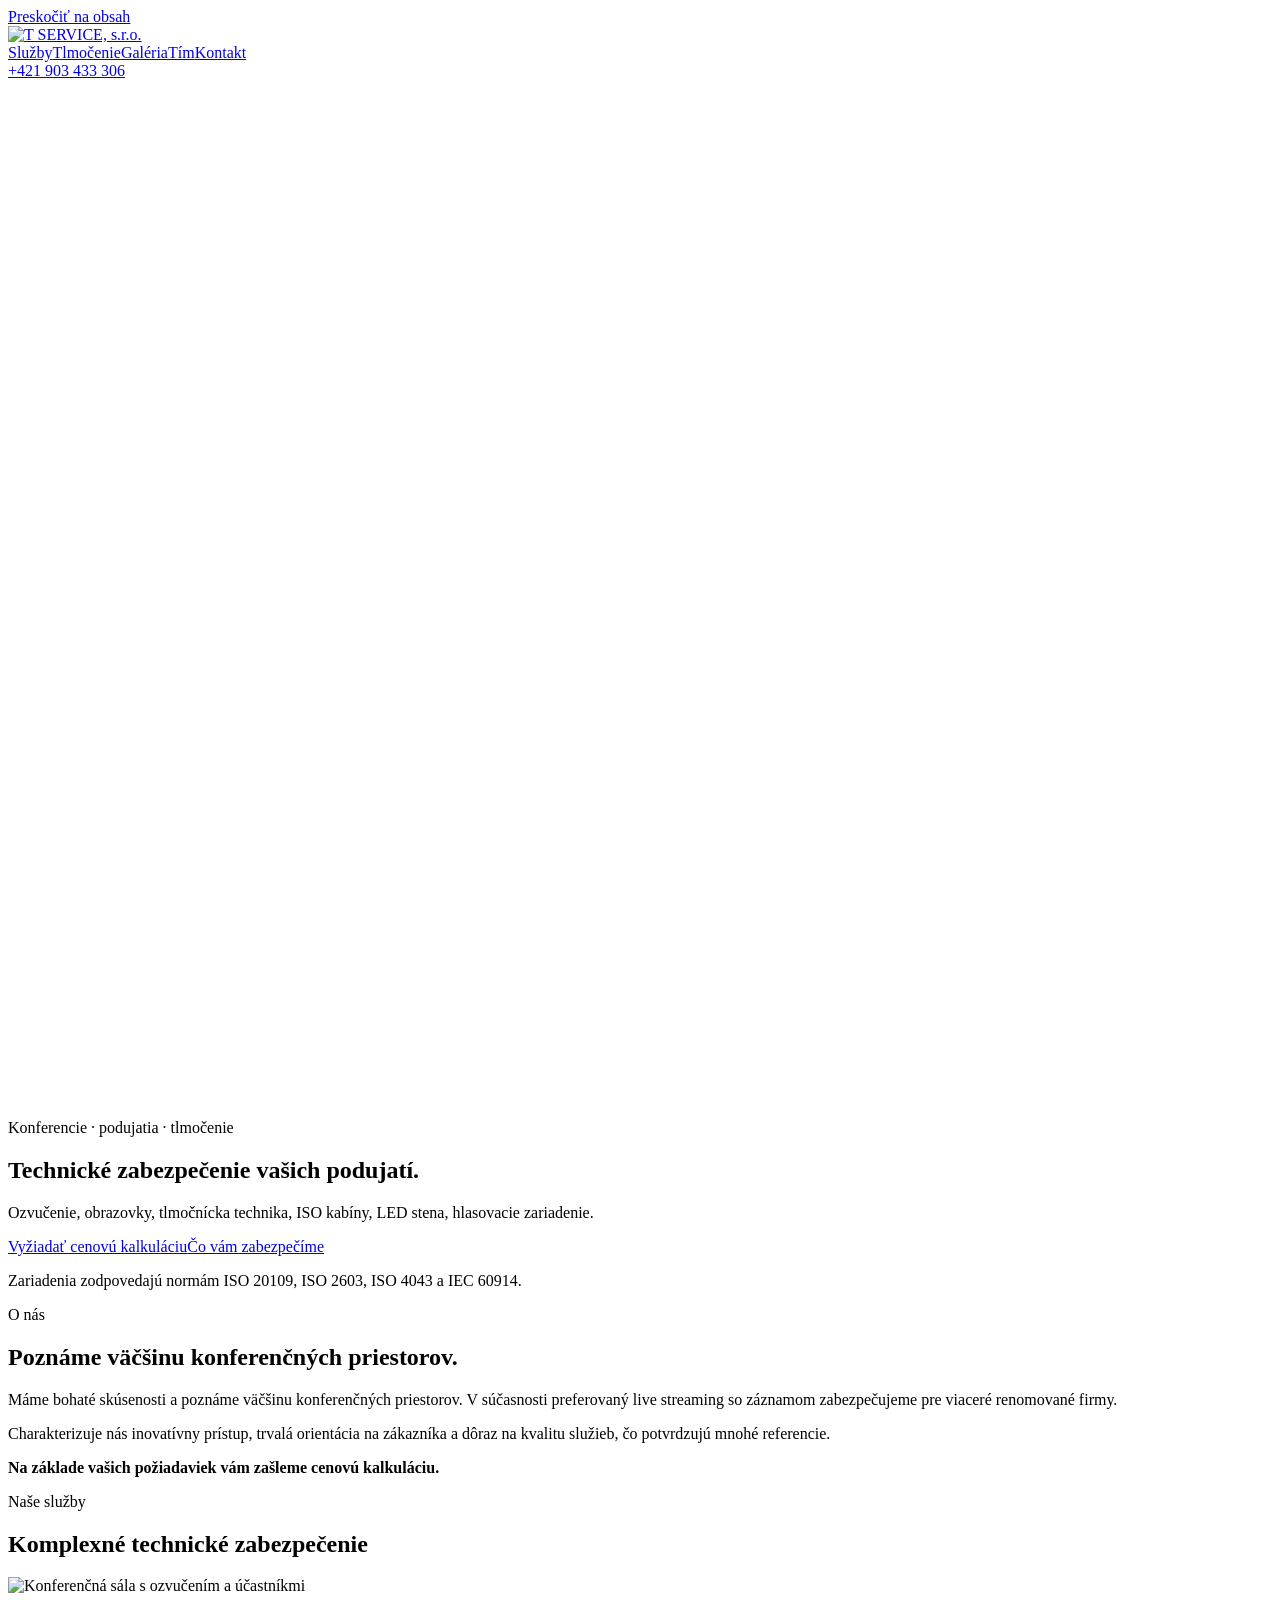
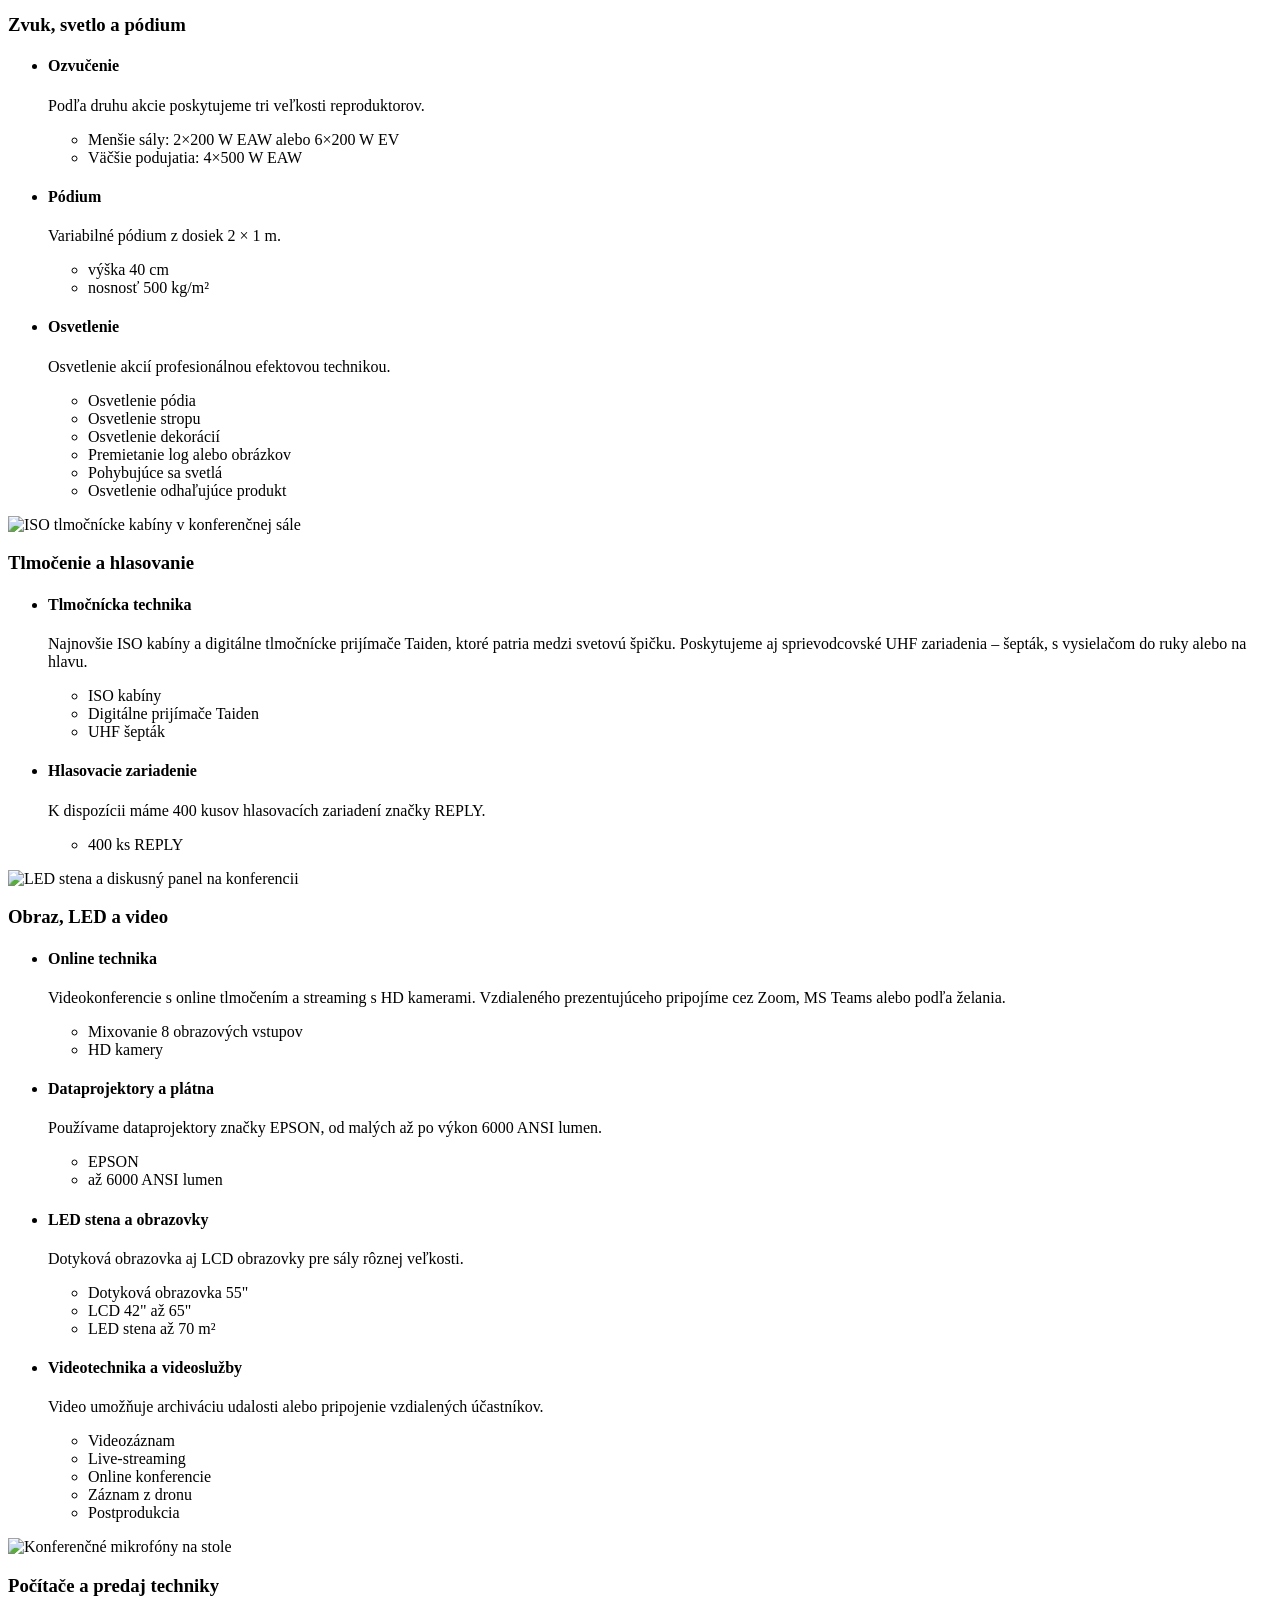
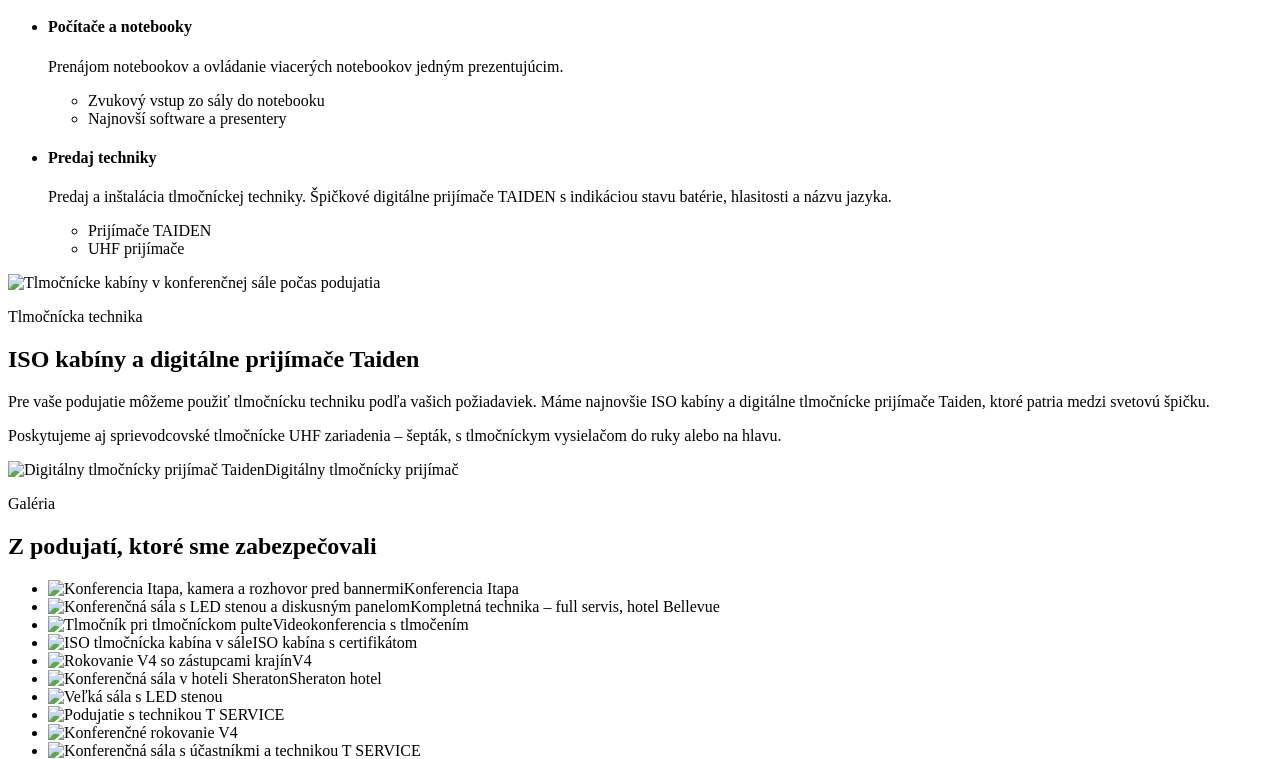
==== index.html @ e90ab598 "build 2026-10-22 12:34" ====
<!doctype html>
<html lang="sk">
<head>
<meta charset="utf-8">
<meta name="viewport" content="width=device-width, initial-scale=1">
<title>T SERVICE – technické zabezpečenie konferencií a podujatí, Bratislava</title>
<meta name="description" content="T SERVICE, s.r.o.: technické zabezpečenie konferencií a podujatí – ozvučenie, tlmočnícka technika a ISO kabíny, LED stena, streaming a hlasovacie zariadenie.">
<meta name="robots" content="noindex, nofollow">
<meta name="theme-color" content="#15161a">
<link rel="canonical" href="https://webhunter-navrhy.github.io/sk-tservice/">
<meta property="og:type" content="website">
<meta property="og:locale" content="sk_SK">
<meta property="og:title" content="T SERVICE – technické zabezpečenie konferencií a podujatí, Bratislava">
<meta property="og:description" content="T SERVICE, s.r.o.: technické zabezpečenie konferencií a podujatí – ozvučenie, tlmočnícka technika a ISO kabíny, LED stena, streaming a hlasovacie zariadenie.">
<meta property="og:url" content="https://webhunter-navrhy.github.io/sk-tservice/">
<meta property="og:image" content="https://webhunter-navrhy.github.io/sk-tservice/og.jpg">
<meta property="og:image:width" content="1200"><meta property="og:image:height" content="630">
<meta name="twitter:card" content="summary_large_image">
<link rel="preload" href="/sk-tservice/fonts/BarlowCondensed-700-latin-ext.woff2" as="font" type="font/woff2" crossorigin>
<link rel="stylesheet" href="/sk-tservice/css/style.css?v=c959cf34f4">

<script type="application/ld+json">{"@context": "https://schema.org", "@type": "LocalBusiness", "name": "T SERVICE, s.r.o.", "url": "https://webhunter-navrhy.github.io/sk-tservice/", "description": "T SERVICE, s.r.o.: technické zabezpečenie konferencií a podujatí – ozvučenie, tlmočnícka technika a ISO kabíny, LED stena, streaming a hlasovacie zariadenie.", "telephone": "+421 903 433 306", "email": "tservice@tservice.sk", "address": {"@type": "PostalAddress", "streetAddress": "Višňová 36", "postalCode": "900 45", "addressLocality": "Malinovo", "addressCountry": "SK"}, "taxID": "35935847", "logo": "https://webhunter-navrhy.github.io/sk-tservice/logo.png", "image": "https://webhunter-navrhy.github.io/sk-tservice/og.jpg"}</script>
</head>
<body>
<a class="skip" href="#obsah">Preskočiť na obsah</a>
<header class="hlavicka">
  <div class="wrap">
    <a href="/sk-tservice/" class="logo"><img src="/sk-tservice/logo.png" alt="T SERVICE, s.r.o." width="139" height="39"></a>
    <nav aria-label="Hlavné menu">
      <a href="#sluzby">Služby</a><a href="#tlmocenie">Tlmočenie</a><a href="#galeria">Galéria</a><a href="#tim">Tím</a><a href="#kontakt">Kontakt</a>
    </nav>
    <a class="tel" href="tel:+421903433306">+421 903 433 306</a>
  </div>
</header>
<main id="obsah">

<section class="hero" id="uvod">
  <div class="hero-foto"><img src="/sk-tservice/img/hero-1920.webp" srcset="/sk-tservice/img/hero-640.webp 640w, /sk-tservice/img/hero-1280.webp 1280w, /sk-tservice/img/hero-1920.webp 1920w" sizes="100vw" width="1920" height="1019" alt="Veľká sála s LED stenou a diskusným panelom, technika T SERVICE" loading="eager" fetchpriority="high" decoding="async"></div>
  <div class="wrap hero-obsah">
    <p class="stitok">Konferencie · podujatia · tlmočenie</p>
    <h1>Technické zabezpečenie vašich podujatí.</h1>
    <p class="perex">Ozvučenie, obrazovky, tlmočnícka technika, ISO kabíny, LED stena, hlasovacie zariadenie.</p>
    <p class="hero-cta"><a class="tlacitko" href="#kontakt">Vyžiadať cenovú kalkuláciu</a><a class="odkaz-svetly" href="#sluzby">Čo vám zabezpečíme</a></p>
    <p class="normy">Zariadenia zodpovedajú normám ISO 20109, ISO 2603, ISO 4043 a IEC 60914.</p>
    <div class="meter" aria-hidden="true"><i></i><i></i><i></i><i></i><i></i><i></i><i></i><i></i><i></i><i></i><i></i><i></i></div>
  </div>
</section>

<section class="sekce o-nas" id="o-nas">
  <div class="wrap dva">
    <div>
      <p class="stitok">O nás</p>
      <h2>Poznáme väčšinu konferenčných priestorov.</h2>
    </div>
    <div class="text">
      <p>Máme bohaté skúsenosti a poznáme väčšinu konferenčných priestorov. V súčasnosti preferovaný live streaming so záznamom zabezpečujeme pre viaceré renomované firmy.</p>
      <p>Charakterizuje nás inovatívny prístup, trvalá orientácia na zákazníka a dôraz na kvalitu služieb, čo potvrdzujú mnohé referencie.</p>
      <p><strong>Na základe vašich požiadaviek vám zašleme cenovú kalkuláciu.</strong></p>
    </div>
  </div>
</section>

<section class="sekce tmava pult" id="sluzby">
  <div class="wrap">
    <p class="stitok">Naše služby</p>
    <h2>Komplexné technické zabezpečenie</h2>
    <div class="skupiny">
      
      <article class="skupina">
        <div class="sk-foto"><img src="/sk-tservice/img/sala-1-1920.webp" srcset="/sk-tservice/img/sala-1-640.webp 640w, /sk-tservice/img/sala-1-1280.webp 1280w, /sk-tservice/img/sala-1-1920.webp 1920w" sizes="(min-width:60rem) 40vw, 100vw" width="1920" height="1440" alt="Konferenčná sála s ozvučením a účastníkmi" loading="lazy" decoding="async"></div>
        <div class="sk-text">
          <h3>Zvuk, svetlo a pódium</h3>
          <ul class="sl" role="list">
            
            <li><h4>Ozvučenie</h4><p>Podľa druhu akcie poskytujeme tri veľkosti reproduktorov.</p><ul class="spec" role="list"><li>Menšie sály: 2×200 W EAW alebo 6×200 W EV</li><li>Väčšie podujatia: 4×500 W EAW</li></ul></li>
            
            <li><h4>Pódium</h4><p>Variabilné pódium z dosiek 2 × 1 m.</p><ul class="spec" role="list"><li>výška 40 cm</li><li>nosnosť 500 kg/m²</li></ul></li>
            
            <li><h4>Osvetlenie</h4><p>Osvetlenie akcií profesionálnou efektovou technikou.</p><ul class="spec" role="list"><li>Osvetlenie pódia</li><li>Osvetlenie stropu</li><li>Osvetlenie dekorácií</li><li>Premietanie log alebo obrázkov</li><li>Pohybujúce sa svetlá</li><li>Osvetlenie odhaľujúce produkt</li></ul></li>
            
          </ul>
        </div>
      </article>
      
      <article class="skupina obracene">
        <div class="sk-foto"><img src="/sk-tservice/img/iso-kabiny-1920.webp" srcset="/sk-tservice/img/iso-kabiny-640.webp 640w, /sk-tservice/img/iso-kabiny-1280.webp 1280w, /sk-tservice/img/iso-kabiny-1920.webp 1920w" sizes="(min-width:60rem) 40vw, 100vw" width="1920" height="1440" alt="ISO tlmočnícke kabíny v konferenčnej sále" loading="lazy" decoding="async"></div>
        <div class="sk-text">
          <h3>Tlmočenie a hlasovanie</h3>
          <ul class="sl" role="list">
            
            <li><h4>Tlmočnícka technika</h4><p>Najnovšie ISO kabíny a digitálne tlmočnícke prijímače Taiden, ktoré patria medzi svetovú špičku. Poskytujeme aj sprievodcovské UHF zariadenia – šepták, s vysielačom do ruky alebo na hlavu.</p><ul class="spec" role="list"><li>ISO kabíny</li><li>Digitálne prijímače Taiden</li><li>UHF šepták</li></ul></li>
            
            <li><h4>Hlasovacie zariadenie</h4><p>K dispozícii máme 400 kusov hlasovacích zariadení značky REPLY.</p><ul class="spec" role="list"><li>400 ks REPLY</li></ul></li>
            
          </ul>
        </div>
      </article>
      
      <article class="skupina">
        <div class="sk-foto"><img src="/sk-tservice/img/led-stena-1920.webp" srcset="/sk-tservice/img/led-stena-640.webp 640w, /sk-tservice/img/led-stena-1280.webp 1280w, /sk-tservice/img/led-stena-1920.webp 1920w" sizes="(min-width:60rem) 40vw, 100vw" width="1920" height="1082" alt="LED stena a diskusný panel na konferencii" loading="lazy" decoding="async"></div>
        <div class="sk-text">
          <h3>Obraz, LED a video</h3>
          <ul class="sl" role="list">
            
            <li><h4>Online technika</h4><p>Videokonferencie s online tlmočením a streaming s HD kamerami. Vzdialeného prezentujúceho pripojíme cez Zoom, MS Teams alebo podľa želania.</p><ul class="spec" role="list"><li>Mixovanie 8 obrazových vstupov</li><li>HD kamery</li></ul></li>
            
            <li><h4>Dataprojektory a plátna</h4><p>Používame dataprojektory značky EPSON, od malých až po výkon 6000 ANSI lumen.</p><ul class="spec" role="list"><li>EPSON</li><li>až 6000 ANSI lumen</li></ul></li>
            
            <li><h4>LED stena a obrazovky</h4><p>Dotyková obrazovka aj LCD obrazovky pre sály rôznej veľkosti.</p><ul class="spec" role="list"><li>Dotyková obrazovka 55&#34;</li><li>LCD 42&#34; až 65&#34;</li><li>LED stena až 70 m²</li></ul></li>
            
            <li><h4>Videotechnika a videoslužby</h4><p>Video umožňuje archiváciu udalosti alebo pripojenie vzdialených účastníkov.</p><ul class="spec" role="list"><li>Videozáznam</li><li>Live-streaming</li><li>Online konferencie</li><li>Záznam z dronu</li><li>Postprodukcia</li></ul></li>
            
          </ul>
        </div>
      </article>
      
      <article class="skupina obracene">
        <div class="sk-foto"><img src="/sk-tservice/img/mikrofon-1919.webp" srcset="/sk-tservice/img/mikrofon-640.webp 640w, /sk-tservice/img/mikrofon-1280.webp 1280w, /sk-tservice/img/mikrofon-1919.webp 1919w" sizes="(min-width:60rem) 40vw, 100vw" width="1919" height="600" alt="Konferenčné mikrofóny na stole" loading="lazy" decoding="async"></div>
        <div class="sk-text">
          <h3>Počítače a predaj techniky</h3>
          <ul class="sl" role="list">
            
            <li><h4>Počítače a notebooky</h4><p>Prenájom notebookov a ovládanie viacerých notebookov jedným prezentujúcim.</p><ul class="spec" role="list"><li>Zvukový vstup zo sály do notebooku</li><li>Najnovší software a presentery</li></ul></li>
            
            <li><h4>Predaj techniky</h4><p>Predaj a inštalácia tlmočníckej techniky. Špičkové digitálne prijímače TAIDEN s indikáciou stavu batérie, hlasitosti a názvu jazyka.</p><ul class="spec" role="list"><li>Prijímače TAIDEN</li><li>UHF prijímače</li></ul></li>
            
          </ul>
        </div>
      </article>
      
    </div>
  </div>
</section>

<section class="sekce tlmocenie" id="tlmocenie">
  <div class="wrap dva">
    <div class="foto-stack">
      <img src="/sk-tservice/img/iso-sal-559.webp" srcset="/sk-tservice/img/iso-sal-559.webp 559w" sizes="(min-width: 60rem) 40rem, 100vw" width="559" height="436" alt="Tlmočnícke kabíny v konferenčnej sále počas podujatia" loading="lazy" decoding="async">
    </div>
    <div class="text">
      <p class="stitok">Tlmočnícka technika</p>
      <h2>ISO kabíny a digitálne prijímače Taiden</h2>
      <p>Pre vaše podujatie môžeme použiť tlmočnícku techniku podľa vašich požiadaviek. Máme najnovšie ISO kabíny a digitálne tlmočnícke prijímače Taiden, ktoré patria medzi svetovú špičku.</p>
      <p>Poskytujeme aj sprievodcovské tlmočnícke UHF zariadenia – šepták, s tlmočníckym vysielačom do ruky alebo na hlavu.</p>
      <div class="prijimac"><img src="/sk-tservice/img/prijimac-1308.webp" srcset="/sk-tservice/img/prijimac-640.webp 640w, /sk-tservice/img/prijimac-1280.webp 1280w, /sk-tservice/img/prijimac-1308.webp 1308w" sizes="120px" width="1308" height="3177" alt="Digitálny tlmočnícky prijímač Taiden" loading="lazy" decoding="async"><span>Digitálny tlmočnícky prijímač</span></div>
    </div>
  </div>
</section>

<section class="sekce galeria" id="galeria">
  <div class="wrap">
    <p class="stitok">Galéria</p>
    <h2>Z podujatí, ktoré sme zabezpečovali</h2>
    <ul class="mriezka" role="list">
      
      <li><img src="/sk-tservice/img/itapa-1920.webp" srcset="/sk-tservice/img/itapa-640.webp 640w, /sk-tservice/img/itapa-1280.webp 1280w, /sk-tservice/img/itapa-1920.webp 1920w" sizes="(min-width: 60rem) 33vw, (min-width: 36rem) 50vw, 100vw" width="1920" height="1152" alt="Konferencia Itapa, kamera a rozhovor pred bannermi" loading="lazy" decoding="async"><span>Konferencia Itapa</span></li>
      
      <li><img src="/sk-tservice/img/hotel-bellevue-1920.webp" srcset="/sk-tservice/img/hotel-bellevue-640.webp 640w, /sk-tservice/img/hotel-bellevue-1280.webp 1280w, /sk-tservice/img/hotel-bellevue-1920.webp 1920w" sizes="(min-width: 60rem) 33vw, (min-width: 36rem) 50vw, 100vw" width="1920" height="1062" alt="Konferenčná sála s LED stenou a diskusným panelom" loading="lazy" decoding="async"><span>Kompletná technika – full servis, hotel Bellevue</span></li>
      
      <li><img src="/sk-tservice/img/tlmocnik-1920.webp" srcset="/sk-tservice/img/tlmocnik-640.webp 640w, /sk-tservice/img/tlmocnik-1280.webp 1280w, /sk-tservice/img/tlmocnik-1920.webp 1920w" sizes="(min-width: 60rem) 33vw, (min-width: 36rem) 50vw, 100vw" width="1920" height="1404" alt="Tlmočník pri tlmočníckom pulte" loading="lazy" decoding="async"><span>Videokonferencia s tlmočením</span></li>
      
      <li><img src="/sk-tservice/img/iso-certifikat-1920.webp" srcset="/sk-tservice/img/iso-certifikat-640.webp 640w, /sk-tservice/img/iso-certifikat-1280.webp 1280w, /sk-tservice/img/iso-certifikat-1920.webp 1920w" sizes="(min-width: 60rem) 33vw, (min-width: 36rem) 50vw, 100vw" width="1920" height="1082" alt="ISO tlmočnícka kabína v sále" loading="lazy" decoding="async"><span>ISO kabína s certifikátom</span></li>
      
      <li><img src="/sk-tservice/img/v4-1920.webp" srcset="/sk-tservice/img/v4-640.webp 640w, /sk-tservice/img/v4-1280.webp 1280w, /sk-tservice/img/v4-1920.webp 1920w" sizes="(min-width: 60rem) 33vw, (min-width: 36rem) 50vw, 100vw" width="1920" height="1082" alt="Rokovanie V4 so zástupcami krajín" loading="lazy" decoding="async"><span>V4</span></li>
      
      <li><img src="/sk-tservice/img/sheraton-1920.webp" srcset="/sk-tservice/img/sheraton-640.webp 640w, /sk-tservice/img/sheraton-1280.webp 1280w, /sk-tservice/img/sheraton-1920.webp 1920w" sizes="(min-width: 60rem) 33vw, (min-width: 36rem) 50vw, 100vw" width="1920" height="1082" alt="Konferenčná sála v hoteli Sheraton" loading="lazy" decoding="async"><span>Sheraton hotel</span></li>
      
      <li><img src="/sk-tservice/img/pramen-1920.webp" srcset="/sk-tservice/img/pramen-640.webp 640w, /sk-tservice/img/pramen-1280.webp 1280w, /sk-tservice/img/pramen-1920.webp 1920w" sizes="(min-width: 60rem) 33vw, (min-width: 36rem) 50vw, 100vw" width="1920" height="1082" alt="Veľká sála s LED stenou" loading="lazy" decoding="async"></li>
      
      <li><img src="/sk-tservice/img/akcia-3-1024.webp" srcset="/sk-tservice/img/akcia-3-640.webp 640w, /sk-tservice/img/akcia-3-1024.webp 1024w" sizes="(min-width: 60rem) 33vw, (min-width: 36rem) 50vw, 100vw" width="1024" height="525" alt="Podujatie s technikou T SERVICE" loading="lazy" decoding="async"></li>
      
      <li><img src="/sk-tservice/img/grand-river-1920.webp" srcset="/sk-tservice/img/grand-river-640.webp 640w, /sk-tservice/img/grand-river-1280.webp 1280w, /sk-tservice/img/grand-river-1920.webp 1920w" sizes="(min-width: 60rem) 33vw, (min-width: 36rem) 50vw, 100vw" width="1920" height="1446" alt="Konferenčné rokovanie V4" loading="lazy" decoding="async"></li>
      
      <li><img src="/sk-tservice/img/sala-2-1920.webp" srcset="/sk-tservice/img/sala-2-640.webp 640w, /sk-tservice/img/sala-2-1280.webp 1280w, /sk-tservice/img/sala-2-1920.webp 1920w" sizes="(min-width: 60rem) 33vw, (min-width: 36rem) 50vw, 100vw" width="1920" height="1080" alt="Konferenčná sála s účastníkmi a technikou T SERVICE" loading="lazy" decoding="async"></li>
      
      <li><img src="/sk-tservice/img/video-800.webp" srcset="/sk-tservice/img/video-640.webp 640w, /sk-tservice/img/video-800.webp 800w" sizes="(min-width: 60rem) 33vw, (min-width: 36rem) 50vw, 100vw" width="800" height="533" alt="Kameraman v bunde T SERVICE" loading="lazy" decoding="async"><span>Video záznam</span></li>
      
      <li><img src="/sk-tservice/img/akcia-1-1181.webp" srcset="/sk-tservice/img/akcia-1-640.webp 640w, /sk-tservice/img/akcia-1-1181.webp 1181w" sizes="(min-width: 60rem) 33vw, (min-width: 36rem) 50vw, 100vw" width="1181" height="705" alt="Rokovacia sála s tlmočníckym zariadením" loading="lazy" decoding="async"></li>
      
    </ul>
  </div>
</section>

<section class="sekce tim" id="tim">
  <div class="wrap">
    <p class="stitok">Tím</p>
    <h2>Spoznajte náš tím</h2>
    <ul class="ludia" role="list">
      
      <li><img src="/sk-tservice/img/stefan-macak-200.webp" srcset="/sk-tservice/img/stefan-macak-200.webp 200w" sizes="200px" width="200" height="200" alt="Štefan Macák" loading="lazy" decoding="async"><strong>Štefan Macák</strong></li>
      
      <li><img src="/sk-tservice/img/jan-kadlecik-200.webp" srcset="/sk-tservice/img/jan-kadlecik-200.webp 200w" sizes="200px" width="200" height="200" alt="Ján Kadlečík" loading="lazy" decoding="async"><strong>Ján Kadlečík</strong></li>
      
      <li><img src="/sk-tservice/img/peter-krusina-200.webp" srcset="/sk-tservice/img/peter-krusina-200.webp 200w" sizes="200px" width="200" height="200" alt="Peter Krušina" loading="lazy" decoding="async"><strong>Peter Krušina</strong></li>
      
      <li><img src="/sk-tservice/img/matej-kuban-200.webp" srcset="/sk-tservice/img/matej-kuban-200.webp 200w" sizes="200px" width="200" height="200" alt="Matej Kubáň" loading="lazy" decoding="async"><strong>Matej Kubáň</strong></li>
      
      <li><img src="/sk-tservice/img/radoslav-guardian-200.webp" srcset="/sk-tservice/img/radoslav-guardian-200.webp 200w" sizes="200px" width="200" height="212" alt="Radoslav Guardian" loading="lazy" decoding="async"><strong>Radoslav Guardian</strong></li>
      
    </ul>
  </div>
</section>

<section class="sekce tmava kontakt" id="kontakt">
  <div class="wrap dva">
    <div class="text">
      <p class="stitok">Kontakt</p>
      <h2>Napíšte nám</h2>
      <p>Cenovú kalkuláciu pripravíme na základe vašich požiadaviek.</p>
      <form class="formular" method="post"  data-endpoint="" data-demo="1">
  <label>Meno <input name="meno" autocomplete="name" required></label>
  <label>E-mail <input name="email" type="email" autocomplete="email" required></label>
  <label>Telefón <input name="telefon" type="tel" autocomplete="tel"></label>
  <label>Správa <textarea name="sprava" rows="5" required placeholder="Typ podujatia, miesto, termín, počet účastníkov"></textarea></label>
  <div class="past" aria-hidden="true"><label>Nevyplňovať <input name="_gotcha" tabindex="-1" autocomplete="off"></label></div>
  <input type="hidden" name="_subject" value="Dopyt z webu tservice.sk">
  <label class="suhlas"><input type="checkbox" name="suhlas" required> Súhlasím so spracovaním osobných údajov</label>
  <button type="submit">Odoslať správu</button>
  <p class="formular-stav" role="status" aria-live="polite"></p>
</form>
    </div>
    <div class="adresy">
      <h3>Zastúpenie Bratislava</h3>
      <p>T SERVICE, spol. s r.o.<br>Višňová 36<br>900 45 Malinovo<br><a href="tel:+421903433306">+421 903 433 306</a><br><a href="mailto:tservice@tservice.sk">tservice@tservice.sk</a></p>
      <h3>Zastúpenie Košice</h3>
      <p><a href="tel:+421903433316">+421 903 433 316</a><br><a href="mailto:tservice@tservice.sk">tservice@tservice.sk</a></p>
      <h3>Fakturačné údaje</h3>
      <p>T SERVICE s.r.o.<br>Jozefa Hagaru 21<br>831 54 Bratislava<br>IČO 35935847<br>IČ DPH: SK 2022009561</p>
      <p class="navig"><a href="https://goo.gl/maps/fBU4MZY7JnPTg8dZ7" rel="noopener">Google navigácia</a><a href="http://waze.to/?ll=48.126079,17.091828" rel="noopener">Waze navigácia</a></p>
    </div>
  </div>
</section>

</main>
<footer class="paticka">
  <div class="wrap">
    <p><strong>T SERVICE, s.r.o.</strong> · IČO 35935847 · Višňová 36, 900 45 Malinovo</p>
    <p><a href="mailto:tservice@tservice.sk">tservice@tservice.sk</a> · <a href="tel:+421903433306">+421 903 433 306</a></p>
  </div>
</footer>
<script src="/sk-tservice/js/main.js?v=b5bc396b30" defer></script>
</body>
</html>
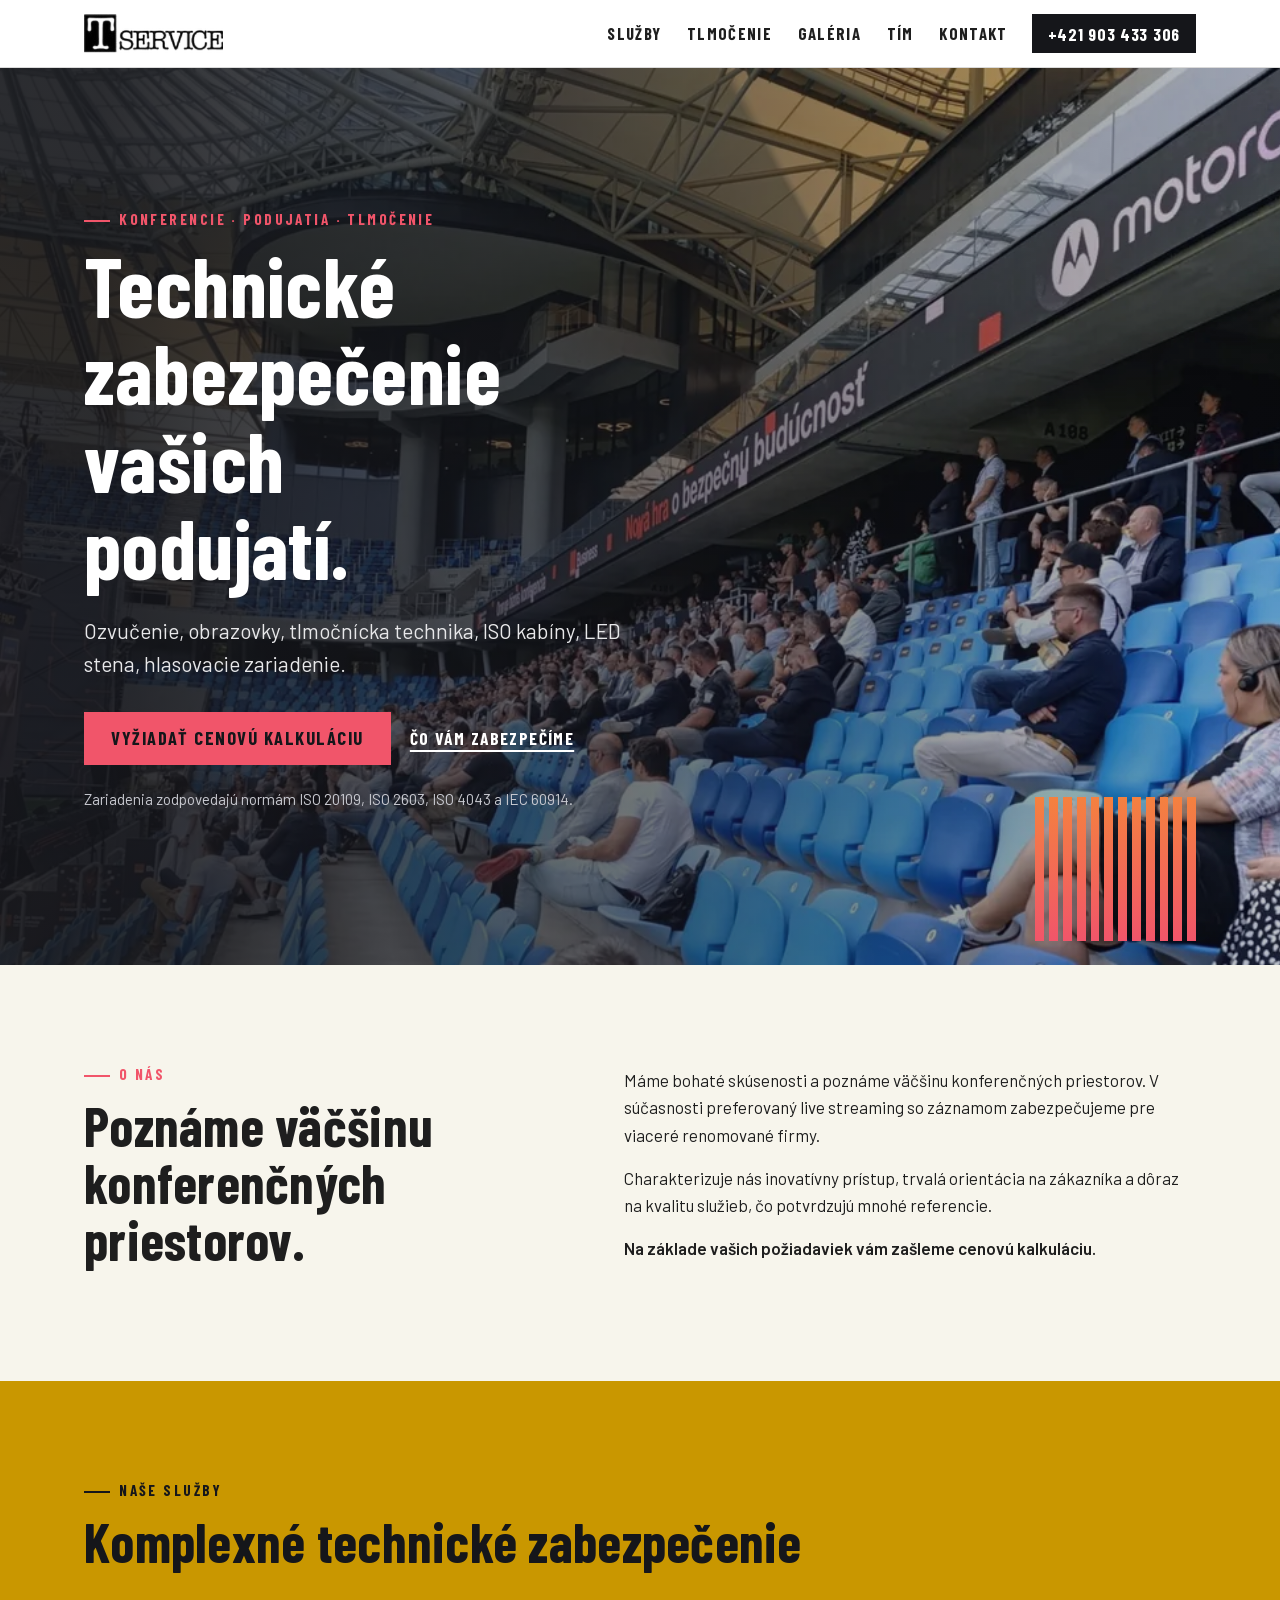
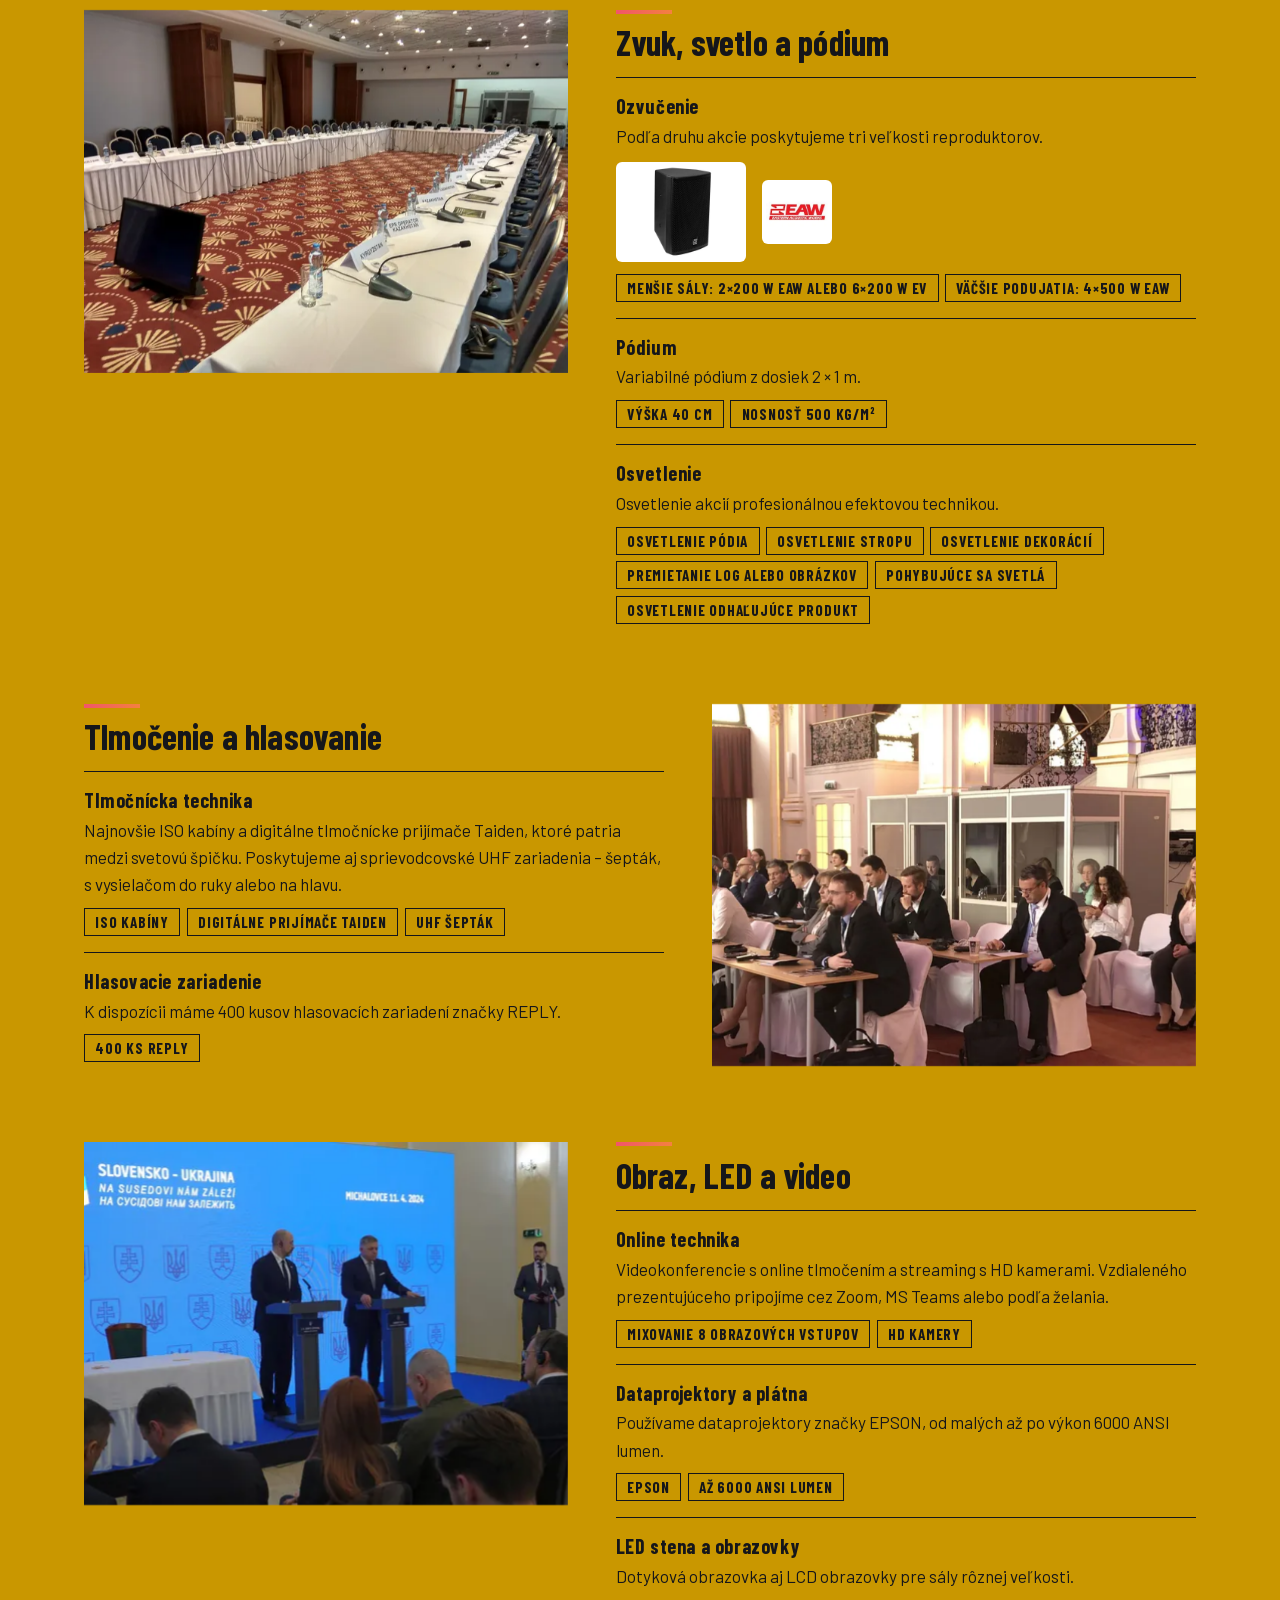
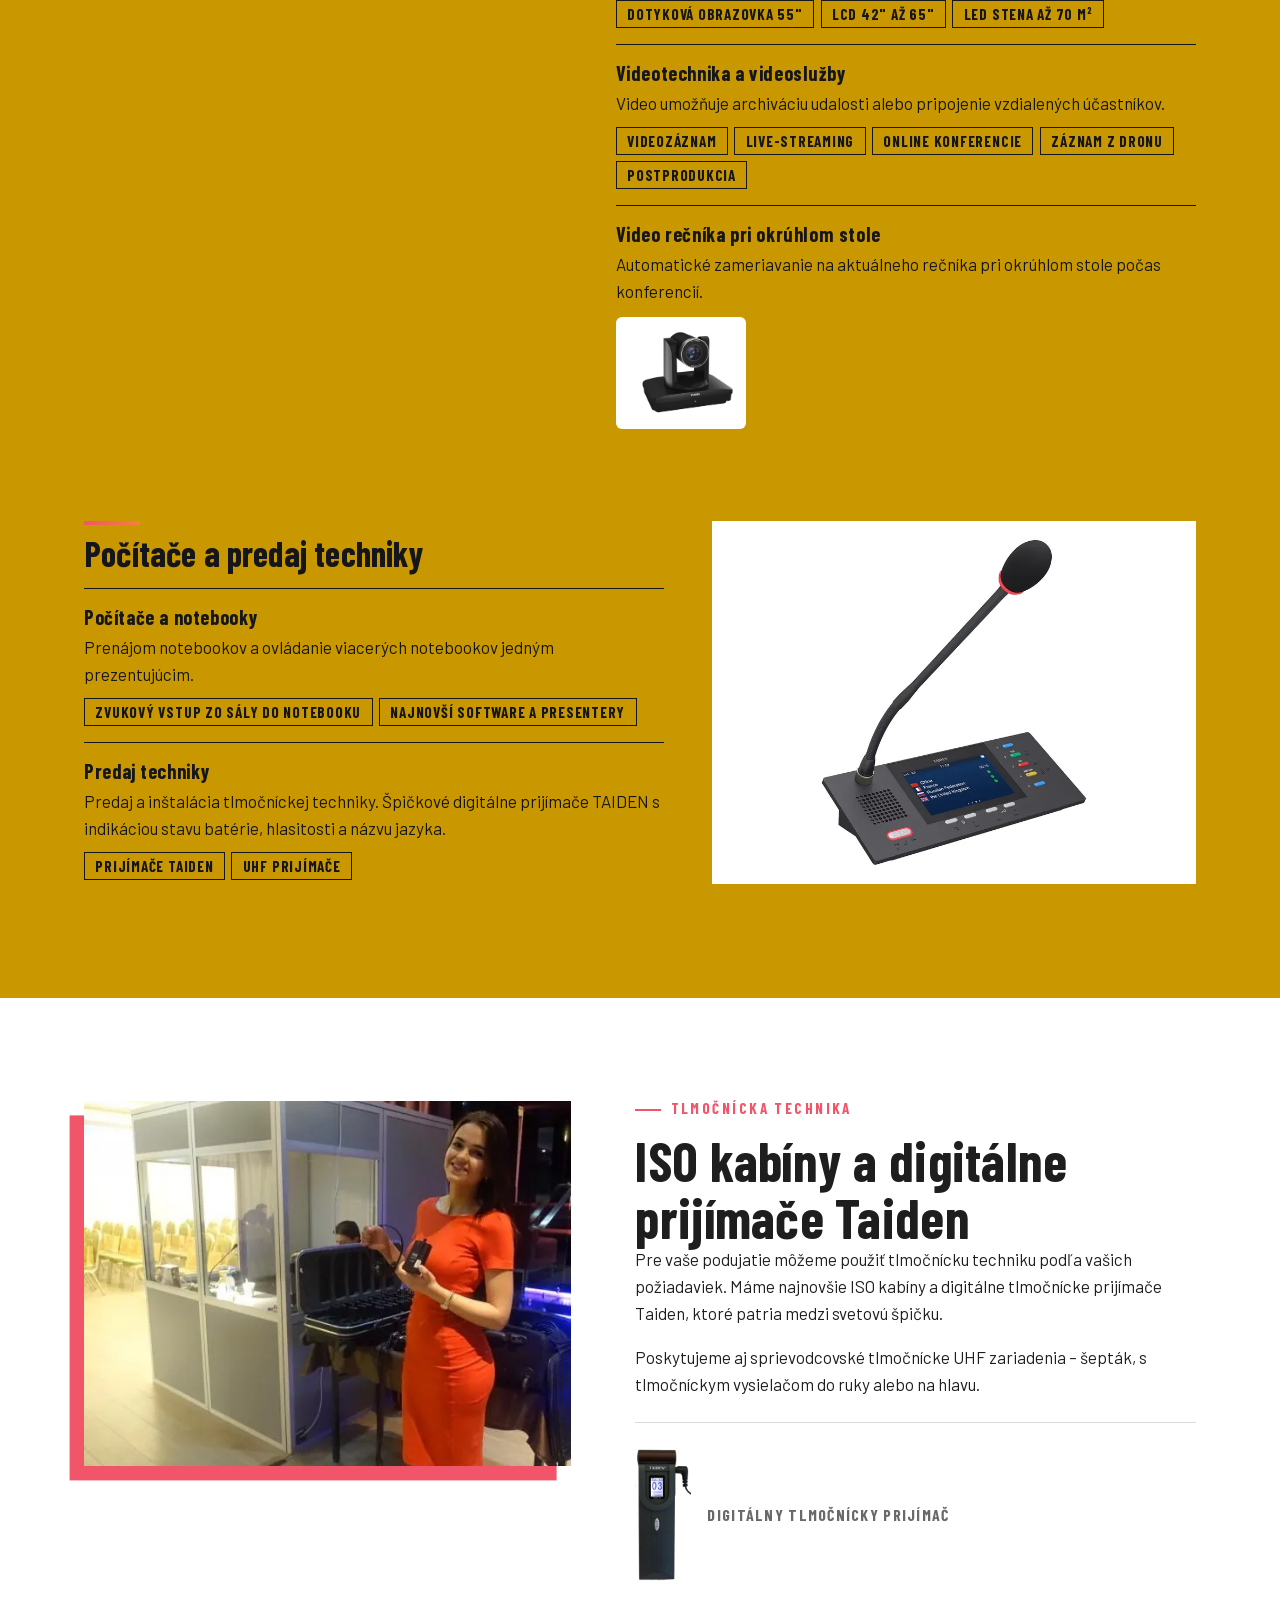
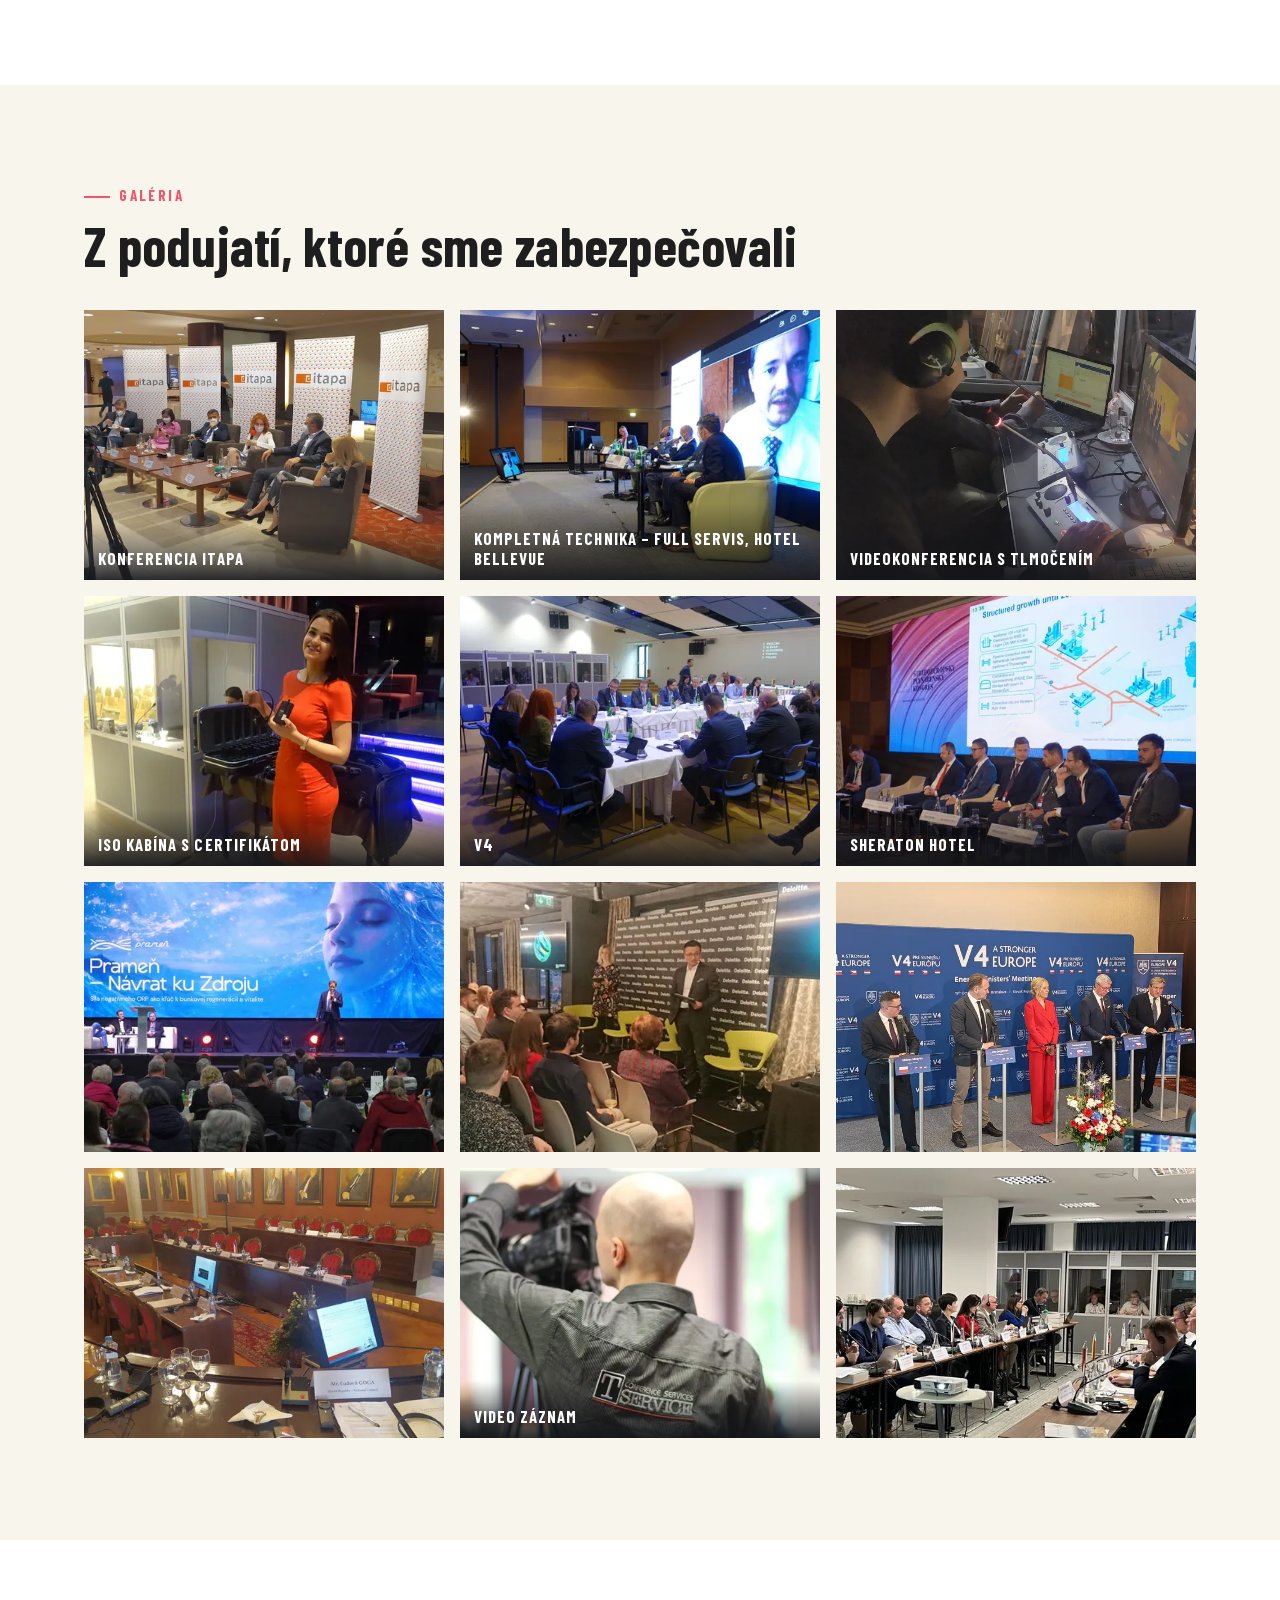
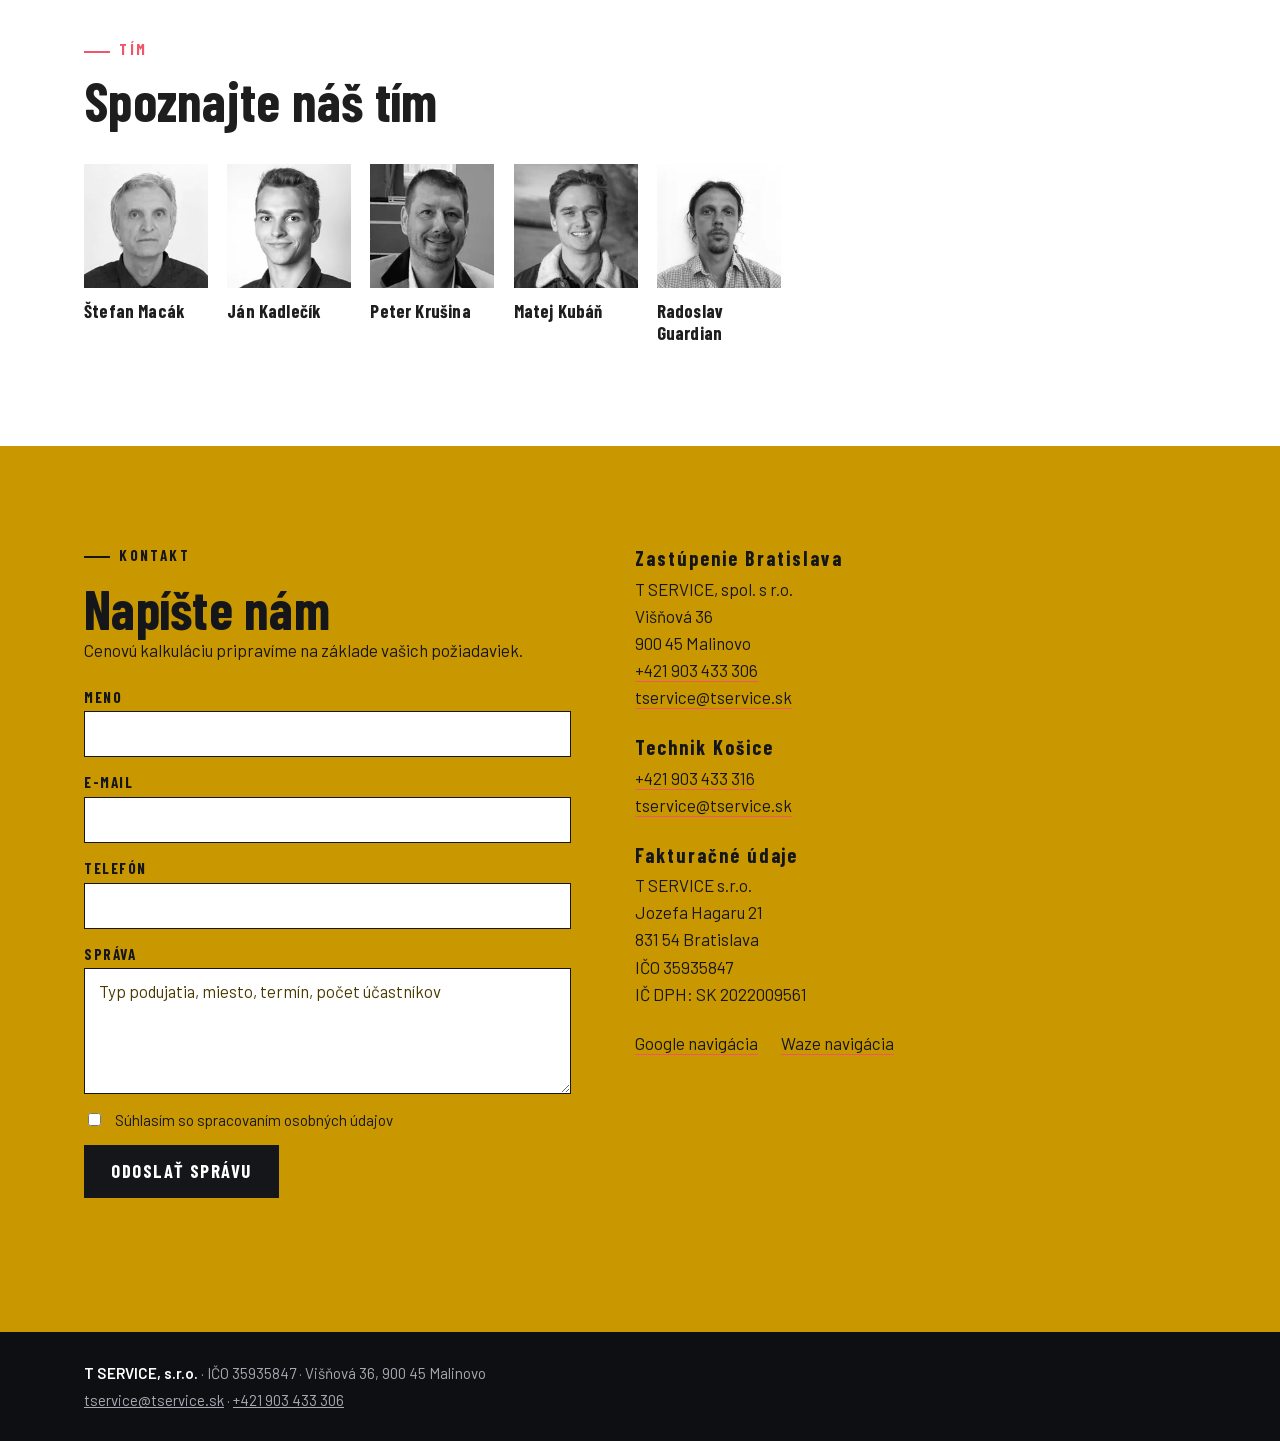
==== commit 3499ee7e: "build 2026-11-05 18:25" ====
--- a/index.html
+++ b/index.html
@@ -5,27 +5,27 @@
 <meta name="viewport" content="width=device-width, initial-scale=1">
 <title>T SERVICE – technické zabezpečenie konferencií a podujatí, Bratislava</title>
 <meta name="description" content="T SERVICE, s.r.o.: technické zabezpečenie konferencií a podujatí – ozvučenie, tlmočnícka technika a ISO kabíny, LED stena, streaming a hlasovacie zariadenie.">
-<meta name="robots" content="noindex, nofollow">
+
 <meta name="theme-color" content="#15161a">
-<link rel="canonical" href="https://webhunter-navrhy.github.io/sk-tservice/">
+<link rel="canonical" href="https://tservice.sk/">
 <meta property="og:type" content="website">
 <meta property="og:locale" content="sk_SK">
 <meta property="og:title" content="T SERVICE – technické zabezpečenie konferencií a podujatí, Bratislava">
 <meta property="og:description" content="T SERVICE, s.r.o.: technické zabezpečenie konferencií a podujatí – ozvučenie, tlmočnícka technika a ISO kabíny, LED stena, streaming a hlasovacie zariadenie.">
-<meta property="og:url" content="https://webhunter-navrhy.github.io/sk-tservice/">
-<meta property="og:image" content="https://webhunter-navrhy.github.io/sk-tservice/og.jpg">
+<meta property="og:url" content="https://tservice.sk/">
+<meta property="og:image" content="https://tservice.sk/og.jpg">
 <meta property="og:image:width" content="1200"><meta property="og:image:height" content="630">
 <meta name="twitter:card" content="summary_large_image">
-<link rel="preload" href="/sk-tservice/fonts/BarlowCondensed-700-latin-ext.woff2" as="font" type="font/woff2" crossorigin>
-<link rel="stylesheet" href="/sk-tservice/css/style.css?v=c959cf34f4">
-
-<script type="application/ld+json">{"@context": "https://schema.org", "@type": "LocalBusiness", "name": "T SERVICE, s.r.o.", "url": "https://webhunter-navrhy.github.io/sk-tservice/", "description": "T SERVICE, s.r.o.: technické zabezpečenie konferencií a podujatí – ozvučenie, tlmočnícka technika a ISO kabíny, LED stena, streaming a hlasovacie zariadenie.", "telephone": "+421 903 433 306", "email": "tservice@tservice.sk", "address": {"@type": "PostalAddress", "streetAddress": "Višňová 36", "postalCode": "900 45", "addressLocality": "Malinovo", "addressCountry": "SK"}, "taxID": "35935847", "logo": "https://webhunter-navrhy.github.io/sk-tservice/logo.png", "image": "https://webhunter-navrhy.github.io/sk-tservice/og.jpg"}</script>
+<link rel="preload" href="/fonts/BarlowCondensed-700-latin-ext.woff2" as="font" type="font/woff2" crossorigin>
+<link rel="stylesheet" href="/css/style.css?v=f71f975910">
+
+<script type="application/ld+json">{"@context": "https://schema.org", "@type": "LocalBusiness", "name": "T SERVICE, s.r.o.", "url": "https://tservice.sk/", "description": "T SERVICE, s.r.o.: technické zabezpečenie konferencií a podujatí – ozvučenie, tlmočnícka technika a ISO kabíny, LED stena, streaming a hlasovacie zariadenie.", "telephone": "+421 903 433 306", "email": "tservice@tservice.sk", "address": {"@type": "PostalAddress", "streetAddress": "Višňová 36", "postalCode": "900 45", "addressLocality": "Malinovo", "addressCountry": "SK"}, "taxID": "35935847", "logo": "https://tservice.sk/logo.png", "image": "https://tservice.sk/og.jpg"}</script>
 </head>
 <body>
 <a class="skip" href="#obsah">Preskočiť na obsah</a>
 <header class="hlavicka">
   <div class="wrap">
-    <a href="/sk-tservice/" class="logo"><img src="/sk-tservice/logo.png" alt="T SERVICE, s.r.o." width="139" height="39"></a>
+    <a href="/" class="logo"><img src="/logo.png" alt="T SERVICE, s.r.o." width="139" height="39"></a>
     <nav aria-label="Hlavné menu">
       <a href="#sluzby">Služby</a><a href="#tlmocenie">Tlmočenie</a><a href="#galeria">Galéria</a><a href="#tim">Tím</a><a href="#kontakt">Kontakt</a>
     </nav>
@@ -35,7 +35,7 @@
 <main id="obsah">
 
 <section class="hero" id="uvod">
-  <div class="hero-foto"><img src="/sk-tservice/img/hero-1920.webp" srcset="/sk-tservice/img/hero-640.webp 640w, /sk-tservice/img/hero-1280.webp 1280w, /sk-tservice/img/hero-1920.webp 1920w" sizes="100vw" width="1920" height="1019" alt="Veľká sála s LED stenou a diskusným panelom, technika T SERVICE" loading="eager" fetchpriority="high" decoding="async"></div>
+  <div class="hero-foto"><img src="/img/hero-1920.webp" srcset="/img/hero-640.webp 640w, /img/hero-1280.webp 1280w, /img/hero-1920.webp 1920w" sizes="100vw" width="1920" height="1019" alt="Veľká sála s LED stenou a diskusným panelom, technika T SERVICE" loading="eager" fetchpriority="high" decoding="async"></div>
   <div class="wrap hero-obsah">
     <p class="stitok">Konferencie · podujatia · tlmočenie</p>
     <h1>Technické zabezpečenie vašich podujatí.</h1>
@@ -67,12 +67,12 @@
     <div class="skupiny">
       
       <article class="skupina">
-        <div class="sk-foto"><img src="/sk-tservice/img/sala-1-1920.webp" srcset="/sk-tservice/img/sala-1-640.webp 640w, /sk-tservice/img/sala-1-1280.webp 1280w, /sk-tservice/img/sala-1-1920.webp 1920w" sizes="(min-width:60rem) 40vw, 100vw" width="1920" height="1440" alt="Konferenčná sála s ozvučením a účastníkmi" loading="lazy" decoding="async"></div>
+        <div class="sk-foto"><img src="/img/sala-1-1920.webp" srcset="/img/sala-1-640.webp 640w, /img/sala-1-1280.webp 1280w, /img/sala-1-1920.webp 1920w" sizes="(min-width:60rem) 40vw, 100vw" width="1920" height="1440" alt="Konferenčná sála s ozvučením a účastníkmi" loading="lazy" decoding="async"></div>
         <div class="sk-text">
           <h3>Zvuk, svetlo a pódium</h3>
           <ul class="sl" role="list">
             
-            <li><h4>Ozvučenie</h4><p>Podľa druhu akcie poskytujeme tri veľkosti reproduktorov.</p><ul class="spec" role="list"><li>Menšie sály: 2×200 W EAW alebo 6×200 W EV</li><li>Väčšie podujatia: 4×500 W EAW</li></ul></li>
+            <li><h4>Ozvučenie</h4><p>Podľa druhu akcie poskytujeme tri veľkosti reproduktorov.</p><div class="prod"><img src="/img/eaw-1024.webp" srcset="/img/eaw-640.webp 640w, /img/eaw-1024.webp 1024w" sizes="160px" width="1024" height="768" alt="Reproduktor EAW" loading="lazy" decoding="async"><img src="/img/eaw-logo-164.webp" srcset="/img/eaw-logo-164.webp 164w" sizes="90px" width="164" height="148" alt="EAW – Eastern Acoustic Works" loading="lazy" decoding="async"></div><ul class="spec" role="list"><li>Menšie sály: 2×200 W EAW alebo 6×200 W EV</li><li>Väčšie podujatia: 4×500 W EAW</li></ul></li>
             
             <li><h4>Pódium</h4><p>Variabilné pódium z dosiek 2 × 1 m.</p><ul class="spec" role="list"><li>výška 40 cm</li><li>nosnosť 500 kg/m²</li></ul></li>
             
@@ -83,7 +83,7 @@
       </article>
       
       <article class="skupina obracene">
-        <div class="sk-foto"><img src="/sk-tservice/img/iso-kabiny-1920.webp" srcset="/sk-tservice/img/iso-kabiny-640.webp 640w, /sk-tservice/img/iso-kabiny-1280.webp 1280w, /sk-tservice/img/iso-kabiny-1920.webp 1920w" sizes="(min-width:60rem) 40vw, 100vw" width="1920" height="1440" alt="ISO tlmočnícke kabíny v konferenčnej sále" loading="lazy" decoding="async"></div>
+        <div class="sk-foto"><img src="/img/iso-kabiny-1920.webp" srcset="/img/iso-kabiny-640.webp 640w, /img/iso-kabiny-1280.webp 1280w, /img/iso-kabiny-1920.webp 1920w" sizes="(min-width:60rem) 40vw, 100vw" width="1920" height="1440" alt="ISO tlmočnícke kabíny v konferenčnej sále" loading="lazy" decoding="async"></div>
         <div class="sk-text">
           <h3>Tlmočenie a hlasovanie</h3>
           <ul class="sl" role="list">
@@ -97,7 +97,7 @@
       </article>
       
       <article class="skupina">
-        <div class="sk-foto"><img src="/sk-tservice/img/led-stena-1920.webp" srcset="/sk-tservice/img/led-stena-640.webp 640w, /sk-tservice/img/led-stena-1280.webp 1280w, /sk-tservice/img/led-stena-1920.webp 1920w" sizes="(min-width:60rem) 40vw, 100vw" width="1920" height="1082" alt="LED stena a diskusný panel na konferencii" loading="lazy" decoding="async"></div>
+        <div class="sk-foto"><img src="/img/led-stena-1920.webp" srcset="/img/led-stena-640.webp 640w, /img/led-stena-1280.webp 1280w, /img/led-stena-1920.webp 1920w" sizes="(min-width:60rem) 40vw, 100vw" width="1920" height="1082" alt="LED stena a diskusný panel na konferencii" loading="lazy" decoding="async"></div>
         <div class="sk-text">
           <h3>Obraz, LED a video</h3>
           <ul class="sl" role="list">
@@ -110,12 +110,14 @@
             
             <li><h4>Videotechnika a videoslužby</h4><p>Video umožňuje archiváciu udalosti alebo pripojenie vzdialených účastníkov.</p><ul class="spec" role="list"><li>Videozáznam</li><li>Live-streaming</li><li>Online konferencie</li><li>Záznam z dronu</li><li>Postprodukcia</li></ul></li>
             
+            <li><h4>Video rečníka pri okrúhlom stole</h4><p>Automatické zameriavanie na aktuálneho rečníka pri okrúhlom stole počas konferencií.</p><div class="prod"><img src="/img/kamera-1315.webp" srcset="/img/kamera-640.webp 640w, /img/kamera-1280.webp 1280w, /img/kamera-1315.webp 1315w" sizes="160px" width="1315" height="1120" alt="HD kamera Taiden" loading="lazy" decoding="async"></div></li>
+            
           </ul>
         </div>
       </article>
       
       <article class="skupina obracene">
-        <div class="sk-foto"><img src="/sk-tservice/img/mikrofon-1919.webp" srcset="/sk-tservice/img/mikrofon-640.webp 640w, /sk-tservice/img/mikrofon-1280.webp 1280w, /sk-tservice/img/mikrofon-1919.webp 1919w" sizes="(min-width:60rem) 40vw, 100vw" width="1919" height="600" alt="Konferenčné mikrofóny na stole" loading="lazy" decoding="async"></div>
+        <div class="sk-foto"><img src="/img/mikrofon-1330.webp" srcset="/img/mikrofon-640.webp 640w, /img/mikrofon-1280.webp 1280w, /img/mikrofon-1330.webp 1330w" sizes="(min-width:60rem) 40vw, 100vw" width="1330" height="1418" alt="Konferenčný digitálny mikrofón Taiden s displejom" loading="lazy" decoding="async"></div>
         <div class="sk-text">
           <h3>Počítače a predaj techniky</h3>
           <ul class="sl" role="list">
@@ -135,14 +137,14 @@
 <section class="sekce tlmocenie" id="tlmocenie">
   <div class="wrap dva">
     <div class="foto-stack">
-      <img src="/sk-tservice/img/iso-sal-559.webp" srcset="/sk-tservice/img/iso-sal-559.webp 559w" sizes="(min-width: 60rem) 40rem, 100vw" width="559" height="436" alt="Tlmočnícke kabíny v konferenčnej sále počas podujatia" loading="lazy" decoding="async">
+      <img src="/img/iso-sal-559.webp" srcset="/img/iso-sal-559.webp 559w" sizes="(min-width: 60rem) 40rem, 100vw" width="559" height="436" alt="Tlmočnícke kabíny v konferenčnej sále počas podujatia" loading="lazy" decoding="async">
     </div>
     <div class="text">
       <p class="stitok">Tlmočnícka technika</p>
       <h2>ISO kabíny a digitálne prijímače Taiden</h2>
       <p>Pre vaše podujatie môžeme použiť tlmočnícku techniku podľa vašich požiadaviek. Máme najnovšie ISO kabíny a digitálne tlmočnícke prijímače Taiden, ktoré patria medzi svetovú špičku.</p>
       <p>Poskytujeme aj sprievodcovské tlmočnícke UHF zariadenia – šepták, s tlmočníckym vysielačom do ruky alebo na hlavu.</p>
-      <div class="prijimac"><img src="/sk-tservice/img/prijimac-1308.webp" srcset="/sk-tservice/img/prijimac-640.webp 640w, /sk-tservice/img/prijimac-1280.webp 1280w, /sk-tservice/img/prijimac-1308.webp 1308w" sizes="120px" width="1308" height="3177" alt="Digitálny tlmočnícky prijímač Taiden" loading="lazy" decoding="async"><span>Digitálny tlmočnícky prijímač</span></div>
+      <div class="prijimac"><img src="/img/prijimac-1308.webp" srcset="/img/prijimac-640.webp 640w, /img/prijimac-1280.webp 1280w, /img/prijimac-1308.webp 1308w" sizes="120px" width="1308" height="3177" alt="Digitálny tlmočnícky prijímač Taiden" loading="lazy" decoding="async"><span>Digitálny tlmočnícky prijímač</span></div>
     </div>
   </div>
 </section>
@@ -153,29 +155,29 @@
     <h2>Z podujatí, ktoré sme zabezpečovali</h2>
     <ul class="mriezka" role="list">
       
-      <li><img src="/sk-tservice/img/itapa-1920.webp" srcset="/sk-tservice/img/itapa-640.webp 640w, /sk-tservice/img/itapa-1280.webp 1280w, /sk-tservice/img/itapa-1920.webp 1920w" sizes="(min-width: 60rem) 33vw, (min-width: 36rem) 50vw, 100vw" width="1920" height="1152" alt="Konferencia Itapa, kamera a rozhovor pred bannermi" loading="lazy" decoding="async"><span>Konferencia Itapa</span></li>
-      
-      <li><img src="/sk-tservice/img/hotel-bellevue-1920.webp" srcset="/sk-tservice/img/hotel-bellevue-640.webp 640w, /sk-tservice/img/hotel-bellevue-1280.webp 1280w, /sk-tservice/img/hotel-bellevue-1920.webp 1920w" sizes="(min-width: 60rem) 33vw, (min-width: 36rem) 50vw, 100vw" width="1920" height="1062" alt="Konferenčná sála s LED stenou a diskusným panelom" loading="lazy" decoding="async"><span>Kompletná technika – full servis, hotel Bellevue</span></li>
-      
-      <li><img src="/sk-tservice/img/tlmocnik-1920.webp" srcset="/sk-tservice/img/tlmocnik-640.webp 640w, /sk-tservice/img/tlmocnik-1280.webp 1280w, /sk-tservice/img/tlmocnik-1920.webp 1920w" sizes="(min-width: 60rem) 33vw, (min-width: 36rem) 50vw, 100vw" width="1920" height="1404" alt="Tlmočník pri tlmočníckom pulte" loading="lazy" decoding="async"><span>Videokonferencia s tlmočením</span></li>
-      
-      <li><img src="/sk-tservice/img/iso-certifikat-1920.webp" srcset="/sk-tservice/img/iso-certifikat-640.webp 640w, /sk-tservice/img/iso-certifikat-1280.webp 1280w, /sk-tservice/img/iso-certifikat-1920.webp 1920w" sizes="(min-width: 60rem) 33vw, (min-width: 36rem) 50vw, 100vw" width="1920" height="1082" alt="ISO tlmočnícka kabína v sále" loading="lazy" decoding="async"><span>ISO kabína s certifikátom</span></li>
-      
-      <li><img src="/sk-tservice/img/v4-1920.webp" srcset="/sk-tservice/img/v4-640.webp 640w, /sk-tservice/img/v4-1280.webp 1280w, /sk-tservice/img/v4-1920.webp 1920w" sizes="(min-width: 60rem) 33vw, (min-width: 36rem) 50vw, 100vw" width="1920" height="1082" alt="Rokovanie V4 so zástupcami krajín" loading="lazy" decoding="async"><span>V4</span></li>
-      
-      <li><img src="/sk-tservice/img/sheraton-1920.webp" srcset="/sk-tservice/img/sheraton-640.webp 640w, /sk-tservice/img/sheraton-1280.webp 1280w, /sk-tservice/img/sheraton-1920.webp 1920w" sizes="(min-width: 60rem) 33vw, (min-width: 36rem) 50vw, 100vw" width="1920" height="1082" alt="Konferenčná sála v hoteli Sheraton" loading="lazy" decoding="async"><span>Sheraton hotel</span></li>
-      
-      <li><img src="/sk-tservice/img/pramen-1920.webp" srcset="/sk-tservice/img/pramen-640.webp 640w, /sk-tservice/img/pramen-1280.webp 1280w, /sk-tservice/img/pramen-1920.webp 1920w" sizes="(min-width: 60rem) 33vw, (min-width: 36rem) 50vw, 100vw" width="1920" height="1082" alt="Veľká sála s LED stenou" loading="lazy" decoding="async"></li>
-      
-      <li><img src="/sk-tservice/img/akcia-3-1024.webp" srcset="/sk-tservice/img/akcia-3-640.webp 640w, /sk-tservice/img/akcia-3-1024.webp 1024w" sizes="(min-width: 60rem) 33vw, (min-width: 36rem) 50vw, 100vw" width="1024" height="525" alt="Podujatie s technikou T SERVICE" loading="lazy" decoding="async"></li>
-      
-      <li><img src="/sk-tservice/img/grand-river-1920.webp" srcset="/sk-tservice/img/grand-river-640.webp 640w, /sk-tservice/img/grand-river-1280.webp 1280w, /sk-tservice/img/grand-river-1920.webp 1920w" sizes="(min-width: 60rem) 33vw, (min-width: 36rem) 50vw, 100vw" width="1920" height="1446" alt="Konferenčné rokovanie V4" loading="lazy" decoding="async"></li>
-      
-      <li><img src="/sk-tservice/img/sala-2-1920.webp" srcset="/sk-tservice/img/sala-2-640.webp 640w, /sk-tservice/img/sala-2-1280.webp 1280w, /sk-tservice/img/sala-2-1920.webp 1920w" sizes="(min-width: 60rem) 33vw, (min-width: 36rem) 50vw, 100vw" width="1920" height="1080" alt="Konferenčná sála s účastníkmi a technikou T SERVICE" loading="lazy" decoding="async"></li>
-      
-      <li><img src="/sk-tservice/img/video-800.webp" srcset="/sk-tservice/img/video-640.webp 640w, /sk-tservice/img/video-800.webp 800w" sizes="(min-width: 60rem) 33vw, (min-width: 36rem) 50vw, 100vw" width="800" height="533" alt="Kameraman v bunde T SERVICE" loading="lazy" decoding="async"><span>Video záznam</span></li>
-      
-      <li><img src="/sk-tservice/img/akcia-1-1181.webp" srcset="/sk-tservice/img/akcia-1-640.webp 640w, /sk-tservice/img/akcia-1-1181.webp 1181w" sizes="(min-width: 60rem) 33vw, (min-width: 36rem) 50vw, 100vw" width="1181" height="705" alt="Rokovacia sála s tlmočníckym zariadením" loading="lazy" decoding="async"></li>
+      <li><img src="/img/itapa-1920.webp" srcset="/img/itapa-640.webp 640w, /img/itapa-1280.webp 1280w, /img/itapa-1920.webp 1920w" sizes="(min-width: 60rem) 33vw, (min-width: 36rem) 50vw, 100vw" width="1920" height="1152" alt="Konferencia Itapa, kamera a rozhovor pred bannermi" loading="lazy" decoding="async"><span>Konferencia Itapa</span></li>
+      
+      <li><img src="/img/hotel-bellevue-1920.webp" srcset="/img/hotel-bellevue-640.webp 640w, /img/hotel-bellevue-1280.webp 1280w, /img/hotel-bellevue-1920.webp 1920w" sizes="(min-width: 60rem) 33vw, (min-width: 36rem) 50vw, 100vw" width="1920" height="1062" alt="Konferenčná sála s LED stenou a diskusným panelom" loading="lazy" decoding="async"><span>Kompletná technika – full servis, hotel Bellevue</span></li>
+      
+      <li><img src="/img/tlmocnik-1920.webp" srcset="/img/tlmocnik-640.webp 640w, /img/tlmocnik-1280.webp 1280w, /img/tlmocnik-1920.webp 1920w" sizes="(min-width: 60rem) 33vw, (min-width: 36rem) 50vw, 100vw" width="1920" height="1404" alt="Tlmočník pri tlmočníckom pulte" loading="lazy" decoding="async"><span>Videokonferencia s tlmočením</span></li>
+      
+      <li><img src="/img/iso-certifikat-1920.webp" srcset="/img/iso-certifikat-640.webp 640w, /img/iso-certifikat-1280.webp 1280w, /img/iso-certifikat-1920.webp 1920w" sizes="(min-width: 60rem) 33vw, (min-width: 36rem) 50vw, 100vw" width="1920" height="1082" alt="ISO tlmočnícka kabína v sále" loading="lazy" decoding="async"><span>ISO kabína s certifikátom</span></li>
+      
+      <li><img src="/img/v4-1920.webp" srcset="/img/v4-640.webp 640w, /img/v4-1280.webp 1280w, /img/v4-1920.webp 1920w" sizes="(min-width: 60rem) 33vw, (min-width: 36rem) 50vw, 100vw" width="1920" height="1082" alt="Rokovanie V4 so zástupcami krajín" loading="lazy" decoding="async"><span>V4</span></li>
+      
+      <li><img src="/img/sheraton-1920.webp" srcset="/img/sheraton-640.webp 640w, /img/sheraton-1280.webp 1280w, /img/sheraton-1920.webp 1920w" sizes="(min-width: 60rem) 33vw, (min-width: 36rem) 50vw, 100vw" width="1920" height="1082" alt="Konferenčná sála v hoteli Sheraton" loading="lazy" decoding="async"><span>Sheraton hotel</span></li>
+      
+      <li><img src="/img/pramen-1920.webp" srcset="/img/pramen-640.webp 640w, /img/pramen-1280.webp 1280w, /img/pramen-1920.webp 1920w" sizes="(min-width: 60rem) 33vw, (min-width: 36rem) 50vw, 100vw" width="1920" height="1082" alt="Veľká sála s LED stenou" loading="lazy" decoding="async"></li>
+      
+      <li><img src="/img/akcia-3-1024.webp" srcset="/img/akcia-3-640.webp 640w, /img/akcia-3-1024.webp 1024w" sizes="(min-width: 60rem) 33vw, (min-width: 36rem) 50vw, 100vw" width="1024" height="525" alt="Podujatie s technikou T SERVICE" loading="lazy" decoding="async"></li>
+      
+      <li><img src="/img/grand-river-1920.webp" srcset="/img/grand-river-640.webp 640w, /img/grand-river-1280.webp 1280w, /img/grand-river-1920.webp 1920w" sizes="(min-width: 60rem) 33vw, (min-width: 36rem) 50vw, 100vw" width="1920" height="1446" alt="Konferenčné rokovanie V4" loading="lazy" decoding="async"></li>
+      
+      <li><img src="/img/sala-2-1920.webp" srcset="/img/sala-2-640.webp 640w, /img/sala-2-1280.webp 1280w, /img/sala-2-1920.webp 1920w" sizes="(min-width: 60rem) 33vw, (min-width: 36rem) 50vw, 100vw" width="1920" height="1080" alt="Konferenčná sála s účastníkmi a technikou T SERVICE" loading="lazy" decoding="async"></li>
+      
+      <li><img src="/img/video-800.webp" srcset="/img/video-640.webp 640w, /img/video-800.webp 800w" sizes="(min-width: 60rem) 33vw, (min-width: 36rem) 50vw, 100vw" width="800" height="533" alt="Kameraman v bunde T SERVICE" loading="lazy" decoding="async"><span>Video záznam</span></li>
+      
+      <li><img src="/img/akcia-1-1181.webp" srcset="/img/akcia-1-640.webp 640w, /img/akcia-1-1181.webp 1181w" sizes="(min-width: 60rem) 33vw, (min-width: 36rem) 50vw, 100vw" width="1181" height="705" alt="Rokovacia sála s tlmočníckym zariadením" loading="lazy" decoding="async"></li>
       
     </ul>
   </div>
@@ -187,15 +189,15 @@
     <h2>Spoznajte náš tím</h2>
     <ul class="ludia" role="list">
       
-      <li><img src="/sk-tservice/img/stefan-macak-200.webp" srcset="/sk-tservice/img/stefan-macak-200.webp 200w" sizes="200px" width="200" height="200" alt="Štefan Macák" loading="lazy" decoding="async"><strong>Štefan Macák</strong></li>
-      
-      <li><img src="/sk-tservice/img/jan-kadlecik-200.webp" srcset="/sk-tservice/img/jan-kadlecik-200.webp 200w" sizes="200px" width="200" height="200" alt="Ján Kadlečík" loading="lazy" decoding="async"><strong>Ján Kadlečík</strong></li>
-      
-      <li><img src="/sk-tservice/img/peter-krusina-200.webp" srcset="/sk-tservice/img/peter-krusina-200.webp 200w" sizes="200px" width="200" height="200" alt="Peter Krušina" loading="lazy" decoding="async"><strong>Peter Krušina</strong></li>
-      
-      <li><img src="/sk-tservice/img/matej-kuban-200.webp" srcset="/sk-tservice/img/matej-kuban-200.webp 200w" sizes="200px" width="200" height="200" alt="Matej Kubáň" loading="lazy" decoding="async"><strong>Matej Kubáň</strong></li>
-      
-      <li><img src="/sk-tservice/img/radoslav-guardian-200.webp" srcset="/sk-tservice/img/radoslav-guardian-200.webp 200w" sizes="200px" width="200" height="212" alt="Radoslav Guardian" loading="lazy" decoding="async"><strong>Radoslav Guardian</strong></li>
+      <li><img src="/img/stefan-macak-200.webp" srcset="/img/stefan-macak-200.webp 200w" sizes="200px" width="200" height="200" alt="Štefan Macák" loading="lazy" decoding="async"><strong>Štefan Macák</strong></li>
+      
+      <li><img src="/img/jan-kadlecik-200.webp" srcset="/img/jan-kadlecik-200.webp 200w" sizes="200px" width="200" height="200" alt="Ján Kadlečík" loading="lazy" decoding="async"><strong>Ján Kadlečík</strong></li>
+      
+      <li><img src="/img/peter-krusina-200.webp" srcset="/img/peter-krusina-200.webp 200w" sizes="200px" width="200" height="200" alt="Peter Krušina" loading="lazy" decoding="async"><strong>Peter Krušina</strong></li>
+      
+      <li><img src="/img/matej-kuban-200.webp" srcset="/img/matej-kuban-200.webp 200w" sizes="200px" width="200" height="200" alt="Matej Kubáň" loading="lazy" decoding="async"><strong>Matej Kubáň</strong></li>
+      
+      <li><img src="/img/radoslav-guardian-200.webp" srcset="/img/radoslav-guardian-200.webp 200w" sizes="200px" width="200" height="212" alt="Radoslav Guardian" loading="lazy" decoding="async"><strong>Radoslav Guardian</strong></li>
       
     </ul>
   </div>
@@ -207,7 +209,7 @@
       <p class="stitok">Kontakt</p>
       <h2>Napíšte nám</h2>
       <p>Cenovú kalkuláciu pripravíme na základe vašich požiadaviek.</p>
-      <form class="formular" method="post"  data-endpoint="" data-demo="1">
+      <form class="formular" method="post" action="https://formsubmit.co/ajax/tservice@tservice.sk" data-endpoint="https://formsubmit.co/ajax/tservice@tservice.sk" data-demo="0">
   <label>Meno <input name="meno" autocomplete="name" required></label>
   <label>E-mail <input name="email" type="email" autocomplete="email" required></label>
   <label>Telefón <input name="telefon" type="tel" autocomplete="tel"></label>
@@ -222,7 +224,7 @@
     <div class="adresy">
       <h3>Zastúpenie Bratislava</h3>
       <p>T SERVICE, spol. s r.o.<br>Višňová 36<br>900 45 Malinovo<br><a href="tel:+421903433306">+421 903 433 306</a><br><a href="mailto:tservice@tservice.sk">tservice@tservice.sk</a></p>
-      <h3>Zastúpenie Košice</h3>
+      <h3>Technik Košice</h3>
       <p><a href="tel:+421903433316">+421 903 433 316</a><br><a href="mailto:tservice@tservice.sk">tservice@tservice.sk</a></p>
       <h3>Fakturačné údaje</h3>
       <p>T SERVICE s.r.o.<br>Jozefa Hagaru 21<br>831 54 Bratislava<br>IČO 35935847<br>IČ DPH: SK 2022009561</p>
@@ -238,6 +240,6 @@
     <p><a href="mailto:tservice@tservice.sk">tservice@tservice.sk</a> · <a href="tel:+421903433306">+421 903 433 306</a></p>
   </div>
 </footer>
-<script src="/sk-tservice/js/main.js?v=b5bc396b30" defer></script>
+<script src="/js/main.js?v=b5bc396b30" defer></script>
 </body>
 </html>
--- a/css/style.css
+++ b/css/style.css
@@ -0,0 +1,95 @@
+@font-face{font-family:'Barlow';font-weight:400;font-style:normal;font-display:swap;src:url(../fonts/Barlow-400-latin-ext.woff2) format('woff2');unicode-range:U+0100-02BA, U+02BD-02C5, U+02C7-02CC, U+02CE-02D7, U+02DD-02FF, U+0304, U+0308, U+0329, U+1D00-1DBF, U+1E00-1E9F, U+1EF2-1EFF, U+2020, U+20A0-20AB, U+20AD-20C4, U+2113, U+2C60-2C7F, U+A720-A7FF}
+@font-face{font-family:'Barlow';font-weight:400;font-style:normal;font-display:swap;src:url(../fonts/Barlow-400-latin.woff2) format('woff2');unicode-range:U+0000-00FF, U+0131, U+0152-0153, U+02BB-02BC, U+02C6, U+02DA, U+02DC, U+0304, U+0308, U+0329, U+2000-206F, U+20AC, U+2122, U+2191, U+2193, U+2212, U+2215, U+FEFF, U+FFFD}
+@font-face{font-family:'Barlow';font-weight:500;font-style:normal;font-display:swap;src:url(../fonts/Barlow-500-latin-ext.woff2) format('woff2');unicode-range:U+0100-02BA, U+02BD-02C5, U+02C7-02CC, U+02CE-02D7, U+02DD-02FF, U+0304, U+0308, U+0329, U+1D00-1DBF, U+1E00-1E9F, U+1EF2-1EFF, U+2020, U+20A0-20AB, U+20AD-20C4, U+2113, U+2C60-2C7F, U+A720-A7FF}
+@font-face{font-family:'Barlow';font-weight:500;font-style:normal;font-display:swap;src:url(../fonts/Barlow-500-latin.woff2) format('woff2');unicode-range:U+0000-00FF, U+0131, U+0152-0153, U+02BB-02BC, U+02C6, U+02DA, U+02DC, U+0304, U+0308, U+0329, U+2000-206F, U+20AC, U+2122, U+2191, U+2193, U+2212, U+2215, U+FEFF, U+FFFD}
+@font-face{font-family:'Barlow';font-weight:600;font-style:normal;font-display:swap;src:url(../fonts/Barlow-600-latin-ext.woff2) format('woff2');unicode-range:U+0100-02BA, U+02BD-02C5, U+02C7-02CC, U+02CE-02D7, U+02DD-02FF, U+0304, U+0308, U+0329, U+1D00-1DBF, U+1E00-1E9F, U+1EF2-1EFF, U+2020, U+20A0-20AB, U+20AD-20C4, U+2113, U+2C60-2C7F, U+A720-A7FF}
+@font-face{font-family:'Barlow';font-weight:600;font-style:normal;font-display:swap;src:url(../fonts/Barlow-600-latin.woff2) format('woff2');unicode-range:U+0000-00FF, U+0131, U+0152-0153, U+02BB-02BC, U+02C6, U+02DA, U+02DC, U+0304, U+0308, U+0329, U+2000-206F, U+20AC, U+2122, U+2191, U+2193, U+2212, U+2215, U+FEFF, U+FFFD}
+@font-face{font-family:'Barlow Condensed';font-weight:500;font-style:normal;font-display:swap;src:url(../fonts/BarlowCondensed-500-latin-ext.woff2) format('woff2');unicode-range:U+0100-02BA, U+02BD-02C5, U+02C7-02CC, U+02CE-02D7, U+02DD-02FF, U+0304, U+0308, U+0329, U+1D00-1DBF, U+1E00-1E9F, U+1EF2-1EFF, U+2020, U+20A0-20AB, U+20AD-20C4, U+2113, U+2C60-2C7F, U+A720-A7FF}
+@font-face{font-family:'Barlow Condensed';font-weight:500;font-style:normal;font-display:swap;src:url(../fonts/BarlowCondensed-500-latin.woff2) format('woff2');unicode-range:U+0000-00FF, U+0131, U+0152-0153, U+02BB-02BC, U+02C6, U+02DA, U+02DC, U+0304, U+0308, U+0329, U+2000-206F, U+20AC, U+2122, U+2191, U+2193, U+2212, U+2215, U+FEFF, U+FFFD}
+@font-face{font-family:'Barlow Condensed';font-weight:600;font-style:normal;font-display:swap;src:url(../fonts/BarlowCondensed-600-latin-ext.woff2) format('woff2');unicode-range:U+0100-02BA, U+02BD-02C5, U+02C7-02CC, U+02CE-02D7, U+02DD-02FF, U+0304, U+0308, U+0329, U+1D00-1DBF, U+1E00-1E9F, U+1EF2-1EFF, U+2020, U+20A0-20AB, U+20AD-20C4, U+2113, U+2C60-2C7F, U+A720-A7FF}
+@font-face{font-family:'Barlow Condensed';font-weight:600;font-style:normal;font-display:swap;src:url(../fonts/BarlowCondensed-600-latin.woff2) format('woff2');unicode-range:U+0000-00FF, U+0131, U+0152-0153, U+02BB-02BC, U+02C6, U+02DA, U+02DC, U+0304, U+0308, U+0329, U+2000-206F, U+20AC, U+2122, U+2191, U+2193, U+2212, U+2215, U+FEFF, U+FFFD}
+@font-face{font-family:'Barlow Condensed';font-weight:100 700;font-style:normal;font-display:swap;src:url(../fonts/BarlowCondensed-700-latin-ext.woff2) format('woff2');unicode-range:U+0100-02BA, U+02BD-02C5, U+02C7-02CC, U+02CE-02D7, U+02DD-02FF, U+0304, U+0308, U+0329, U+1D00-1DBF, U+1E00-1E9F, U+1EF2-1EFF, U+2020, U+20A0-20AB, U+20AD-20C4, U+2113, U+2C60-2C7F, U+A720-A7FF}
+@font-face{font-family:'Barlow Condensed';font-weight:100 700;font-style:normal;font-display:swap;src:url(../fonts/BarlowCondensed-700-latin.woff2) format('woff2');unicode-range:U+0000-00FF, U+0131, U+0152-0153, U+02BB-02BC, U+02C6, U+02DA, U+02DC, U+0304, U+0308, U+0329, U+2000-206F, U+20AC, U+2122, U+2191, U+2193, U+2212, U+2215, U+FEFF, U+FFFD}
+
+:root{--ink:#15161a;--ink2:#1e1e1e;--pap:#f7f5ec;--cervena:#f1556a;--oranz:#f4813f;--sedá:#696969;--cara:#dadada;--wrap:72rem}
+*{box-sizing:border-box}html{scroll-behavior:smooth;scroll-padding-top:5rem}
+body{margin:0;font:400 1.0625rem/1.6 'Barlow',system-ui,sans-serif;color:var(--ink2);background:#fff;-webkit-font-smoothing:antialiased}
+img{display:block;max-width:100%;height:auto}a{color:inherit}
+h1,h2,h3{font-family:'Barlow Condensed','Barlow',sans-serif;font-weight:700;line-height:1.05;margin:0;letter-spacing:.005em}
+h1{font-size:clamp(2.6rem,7vw,5.2rem)}h2{font-size:clamp(2.1rem,4.6vw,3.4rem)}h3{font-size:clamp(1.7rem,3vw,2.2rem)}
+.wrap{max-width:var(--wrap);margin:0 auto;padding:0 1.25rem}
+.skip{position:absolute;left:-999px}.skip:focus{left:1rem;top:1rem;background:#fff;padding:.5rem 1rem;z-index:99}
+.stitok{font:600 .95rem/1 'Barlow Condensed',sans-serif;letter-spacing:.16em;text-transform:uppercase;color:var(--cervena);margin:0 0 .9rem}
+.stitok::before{content:"";display:inline-block;width:1.6rem;height:2px;background:currentColor;vertical-align:middle;margin-right:.6rem}
+.hlavicka{position:sticky;top:0;z-index:20;background:#fff;border-bottom:1px solid var(--cara)}
+.hlavicka .wrap{display:flex;align-items:center;gap:1.5rem;min-height:4.2rem}
+.logo img{height:39px;width:auto}
+.hlavicka nav{display:flex;gap:1.6rem;margin-left:auto}
+.hlavicka nav a{font:600 1.05rem 'Barlow Condensed',sans-serif;text-transform:uppercase;letter-spacing:.08em;text-decoration:none;padding:.4rem 0;border-bottom:2px solid transparent}
+.hlavicka nav a:hover,.hlavicka nav a:focus-visible{border-color:var(--cervena)}
+.tel{font:700 1.1rem 'Barlow Condensed',sans-serif;letter-spacing:.04em;text-decoration:none;background:var(--ink);color:#fff;padding:.55rem 1rem;white-space:nowrap}
+.tel:hover{background:var(--cervena)}
+.hero{position:relative;background:var(--ink);color:#fff;overflow:hidden}
+.hero-foto{position:absolute;inset:0}.hero-foto img{width:100%;height:100%;object-fit:cover;opacity:.8}
+.hero-foto::after{content:"";position:absolute;inset:0;background:linear-gradient(90deg,rgba(21,22,26,.88) 8%,rgba(21,22,26,.4) 60%,rgba(21,22,26,.05))}
+.hero-obsah{position:relative;padding-top:clamp(4rem,12vw,9rem);padding-bottom:clamp(5rem,10vw,8rem)}
+.hero h1{max-width:13ch}.hero .perex{font-size:1.3rem;max-width:34rem;margin:1.4rem 0 2rem;color:#e8e8ea}
+.hero-cta{display:flex;flex-wrap:wrap;gap:1.2rem;align-items:center;margin:0}
+.tlacitko,form button{display:inline-block;background:var(--cervena);color:#15161a;font:700 1.15rem 'Barlow Condensed',sans-serif;letter-spacing:.08em;text-transform:uppercase;text-decoration:none;padding:.95rem 1.7rem;border:0;cursor:pointer}
+.tlacitko:hover,form button:hover{background:var(--oranz)}
+.odkaz-svetly{font:600 1.1rem 'Barlow Condensed',sans-serif;letter-spacing:.08em;text-transform:uppercase;text-decoration-thickness:2px;text-underline-offset:.3em}
+.meter{position:absolute;right:1.25rem;bottom:1.5rem;display:flex;gap:5px;align-items:flex-end;height:9rem}
+.meter i{width:.55rem;background:linear-gradient(to top,var(--cervena),var(--oranz));height:100%;transform-origin:bottom;animation:uroven 1.6s ease-in-out infinite alternate}
+.meter i:nth-child(1){animation-duration:1.1s}.meter i:nth-child(2){animation-duration:1.7s;animation-delay:-.4s}.meter i:nth-child(3){animation-duration:1.3s;animation-delay:-.9s}.meter i:nth-child(4){animation-duration:2s;animation-delay:-.2s}.meter i:nth-child(5){animation-duration:1.5s;animation-delay:-1s}.meter i:nth-child(6){animation-duration:1.2s;animation-delay:-.6s}.meter i:nth-child(7){animation-duration:1.9s}.meter i:nth-child(8){animation-duration:1.4s;animation-delay:-.7s}.meter i:nth-child(9){animation-duration:1.8s;animation-delay:-.3s}.meter i:nth-child(10){animation-duration:1.25s;animation-delay:-1.1s}.meter i:nth-child(11){animation-duration:1.6s;animation-delay:-.5s}.meter i:nth-child(12){animation-duration:2.1s;animation-delay:-.8s}
+@keyframes uroven{from{transform:scaleY(.12)}to{transform:scaleY(.95)}}
+@media (prefers-reduced-motion:reduce){.meter i{animation:none;transform:scaleY(.55)}html{scroll-behavior:auto}}
+.sekce{padding:clamp(3.5rem,8vw,6.5rem) 0}
+.tmava{background:#c99700;color:#15161a}.tmava .stitok,.tmava h2,.tmava h3,.tmava .sk-text h3,.tmava .adresy h3{color:#15161a}.tmava a{color:#15161a}.tmava .tlacitko,.tmava form button{background:#15161a;color:#fff}.tmava .formular input,.tmava .formular textarea{background:#fff;color:#15161a;border-color:#15161a}
+.dva{display:grid;gap:2.5rem 4rem;grid-template-columns:1fr}
+@media(min-width:60rem){.dva{grid-template-columns:1fr 1.15fr;align-items:start}.o-nas .dva{grid-template-columns:1fr 1.2fr}}
+.o-nas{background:var(--pap)}.text p{margin:0 0 1rem;max-width:40rem}
+.pult h2{margin-bottom:2.5rem}
+.spec{list-style:none;margin:.4rem 0 0;padding:0;display:flex;flex-wrap:wrap;gap:.4rem;grid-column:2}
+.spec li{font:600 .95rem 'Barlow Condensed',sans-serif;letter-spacing:.05em;text-transform:uppercase;border:1px solid #4a4d57;padding:.25rem .65rem;color:#fff}
+.tlmocenie .foto-stack img{width:100%;aspect-ratio:4/3;object-fit:cover}
+.tlmocenie .foto-stack{box-shadow:-.9rem .9rem 0 var(--cervena)}
+.prijimac{display:flex;align-items:center;gap:1rem;margin-top:1.5rem;padding-top:1.5rem;border-top:1px solid var(--cara)}
+.prijimac img{width:56px;height:auto}.prijimac span{font:600 1rem 'Barlow Condensed',sans-serif;text-transform:uppercase;letter-spacing:.08em;color:var(--sedá)}
+.galeria{background:var(--pap)}.galeria h2{margin-bottom:2.2rem}
+.mriezka{list-style:none;margin:0;padding:0;display:grid;gap:1rem;grid-template-columns:1fr}
+@media(min-width:36rem){.mriezka{grid-template-columns:repeat(2,1fr)}}@media(min-width:60rem){.mriezka{grid-template-columns:repeat(3,1fr)}}
+.mriezka li{position:relative;background:var(--ink);overflow:hidden}.mriezka img{width:100%;aspect-ratio:4/3;object-fit:cover;transition:transform .5s}
+.mriezka li:hover img{transform:scale(1.04)}
+.mriezka span{position:absolute;left:0;bottom:0;right:0;padding:1.6rem .9rem .7rem;background:linear-gradient(transparent,rgba(21,22,26,.9));color:#fff;font:600 1.05rem 'Barlow Condensed',sans-serif;text-transform:uppercase;letter-spacing:.06em}
+.tim h2{margin-bottom:2.2rem}
+.ludia{list-style:none;margin:0;padding:0;display:flex;flex-wrap:wrap;gap:1.4rem 1.2rem}.ludia li{width:min(124px,calc(33.3% - .8rem))}
+.ludia img{width:100%;aspect-ratio:1;object-fit:cover;filter:grayscale(1);margin-bottom:.7rem}
+.ludia strong{display:block;font:700 1.15rem 'Barlow Condensed',sans-serif;letter-spacing:.01em}.ludia span{color:var(--sedá);font-size:.95rem}
+.kontakt .text p{color:#15161a}.adresy h3{color:var(--cervena);font-size:1.25rem;letter-spacing:.1em;margin:1.6rem 0 .4rem}.adresy h3:first-child{margin-top:0}
+.adresy p{margin:0;color:#e8e8ea}.adresy a{text-decoration-color:var(--cervena);text-underline-offset:.25em}
+.navig{display:flex;gap:1.4rem;margin-top:1.4rem!important}
+.formular{display:grid;gap:1rem;margin-top:1.5rem}.formular label{display:grid;gap:.35rem;font:600 .95rem 'Barlow Condensed',sans-serif;text-transform:uppercase;letter-spacing:.1em;color:#c9cad1}
+.formular input,.formular textarea{font:400 1.05rem 'Barlow',sans-serif;padding:.75rem .9rem;border:1px solid #4a4d57;background:#1e1f25;color:#fff;border-radius:0;width:100%}
+.formular input:focus,.formular textarea:focus{outline:2px solid var(--cervena);outline-offset:1px}
+.formular .suhlas{display:flex;gap:.7rem;align-items:center;text-transform:none;letter-spacing:0;font:400 .95rem 'Barlow',sans-serif}.formular .suhlas input{width:auto}
+.past{position:absolute;left:-9999px}.formular button{justify-self:start}.formular-stav{margin:0;color:var(--oranz)}
+.paticka{background:#0e0f12;color:#a9abb4;padding:1.6rem 0;font-size:.95rem}.paticka p{margin:.2rem 0}.paticka strong{color:#fff}
+@media(max-width:62rem){.hlavicka .wrap{flex-wrap:wrap;gap:.2rem 1rem;padding-top:.6rem}.tel{margin-left:auto}.hlavicka nav{order:3;width:100%;margin:0;gap:.9rem;font-size:.95rem;overflow-x:auto;padding-bottom:.2rem}.hlavicka nav a{white-space:nowrap;font-size:.95rem}.meter{display:none}}
+
+.normy{margin:1.4rem 0 1.6rem;font-size:.95rem;color:#c9cad1;max-width:34rem}
+.skupiny{display:grid;gap:4rem}
+.skupina{display:grid;gap:1.6rem 3rem;grid-template-columns:1fr;align-items:start}
+.sk-foto img{width:100%;aspect-ratio:4/3;object-fit:cover;display:block}
+.sk-text h3{color:var(--cervena);margin-bottom:1rem;padding-top:.9rem;background:linear-gradient(90deg,var(--cervena),var(--oranz)) top left/3.5rem 4px no-repeat}
+.sl{list-style:none;margin:0;padding:0}.sl>li{padding:1rem 0;border-top:1px solid #34363e}
+.sl h4{font:700 1.25rem 'Barlow Condensed',sans-serif;letter-spacing:.03em;margin:0 0 .3rem}.sl p{margin:0;color:#c9cad1}
+.sl .spec{grid-column:auto;margin:.6rem 0 0}
+@media(min-width:60rem){.skupina{grid-template-columns:5fr 6fr}.skupina.obracene .sk-foto{order:2}.skupina.obracene{grid-template-columns:6fr 5fr}.sk-foto{position:sticky;top:6rem}}
+.prod{display:flex;align-items:center;gap:1rem;margin:.75rem 0}
+.prod img{background:#fff;border-radius:6px;padding:.25rem;height:auto;width:130px;object-fit:contain}
+.prod img+img{width:70px}
+.skupina:nth-of-type(4) .sk-foto img{object-fit:contain;background:#fff}
+.tmava .adresy p,.tmava .formular label,.tmava .normy,.tmava .sl p,.tmava .skupina p,.tmava p{color:#15161a}
+.tmava .formular label span,.tmava .formular input::placeholder,.tmava .formular textarea::placeholder{color:#4a3a00}
+.tmava .formular label:has(input[type=checkbox]){color:#15161a}
+.tmava li,.tmava .sl li{border-color:#15161a;color:#15161a}
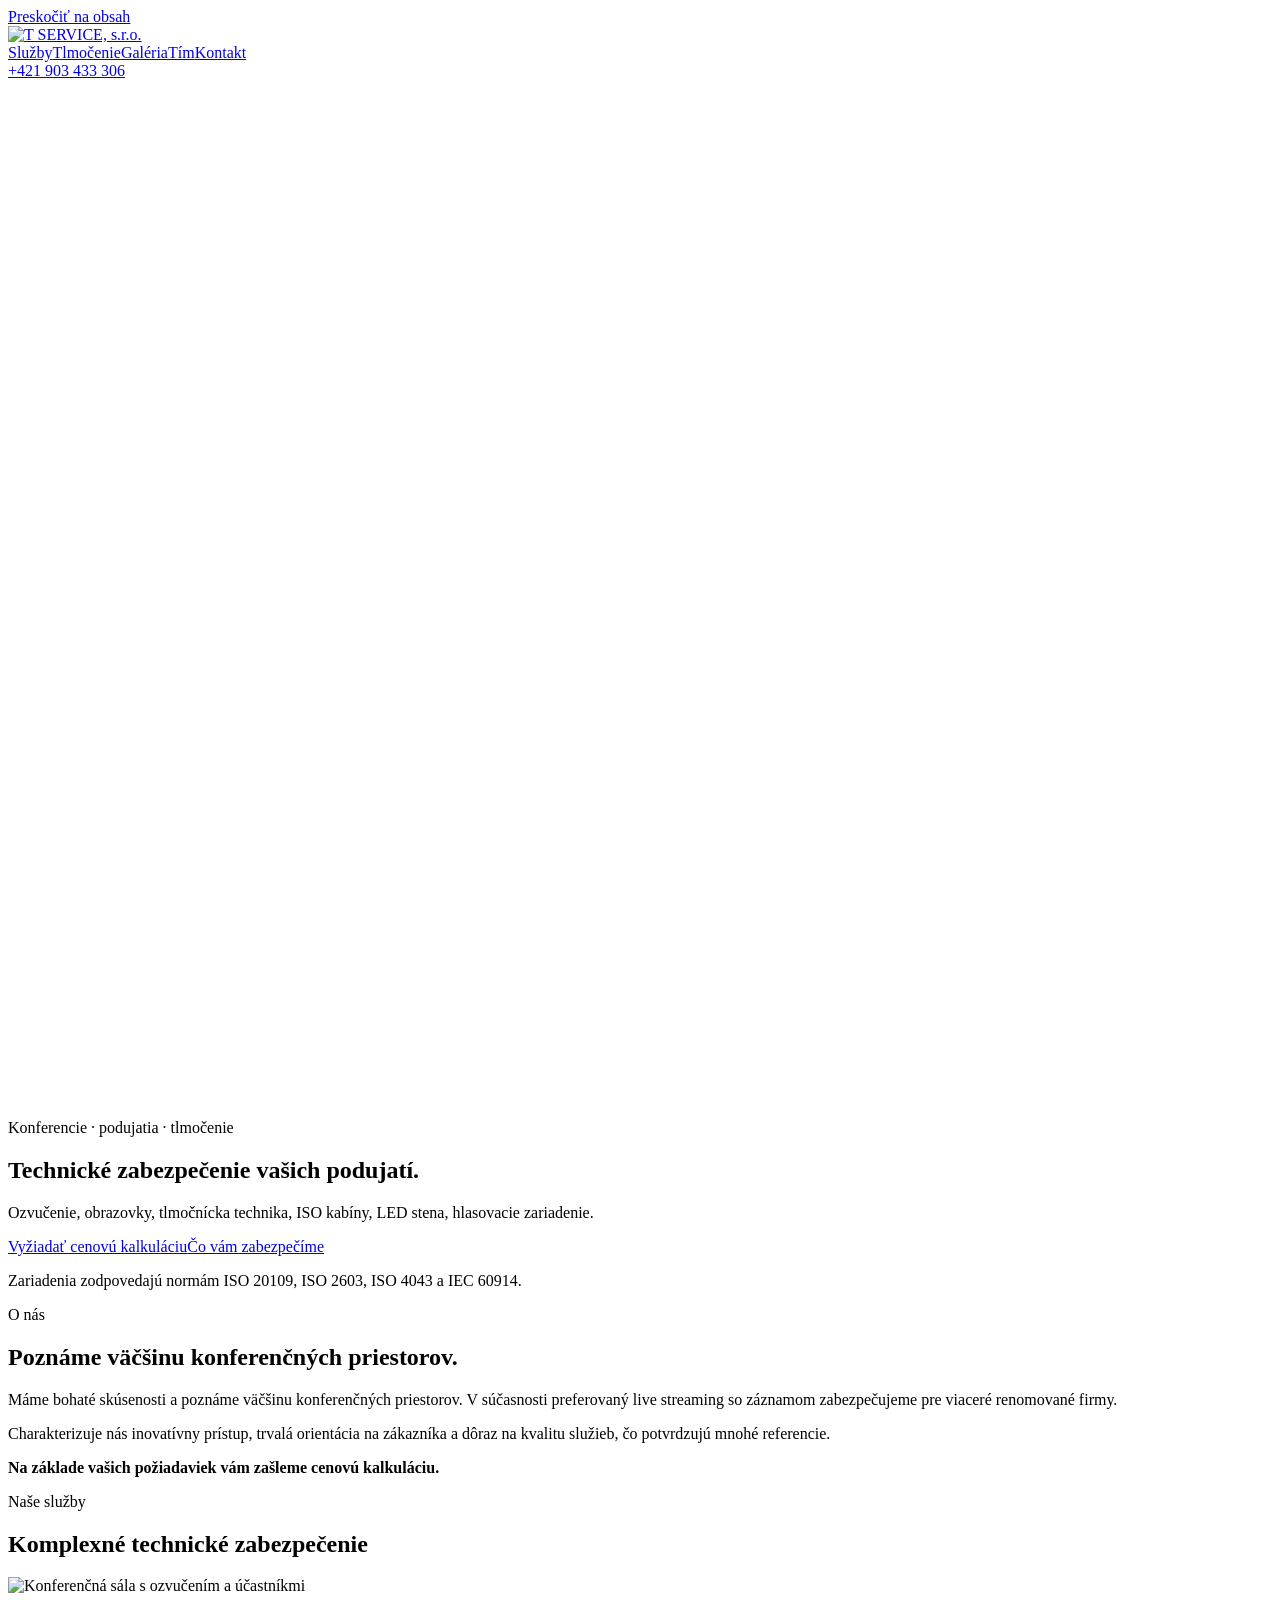
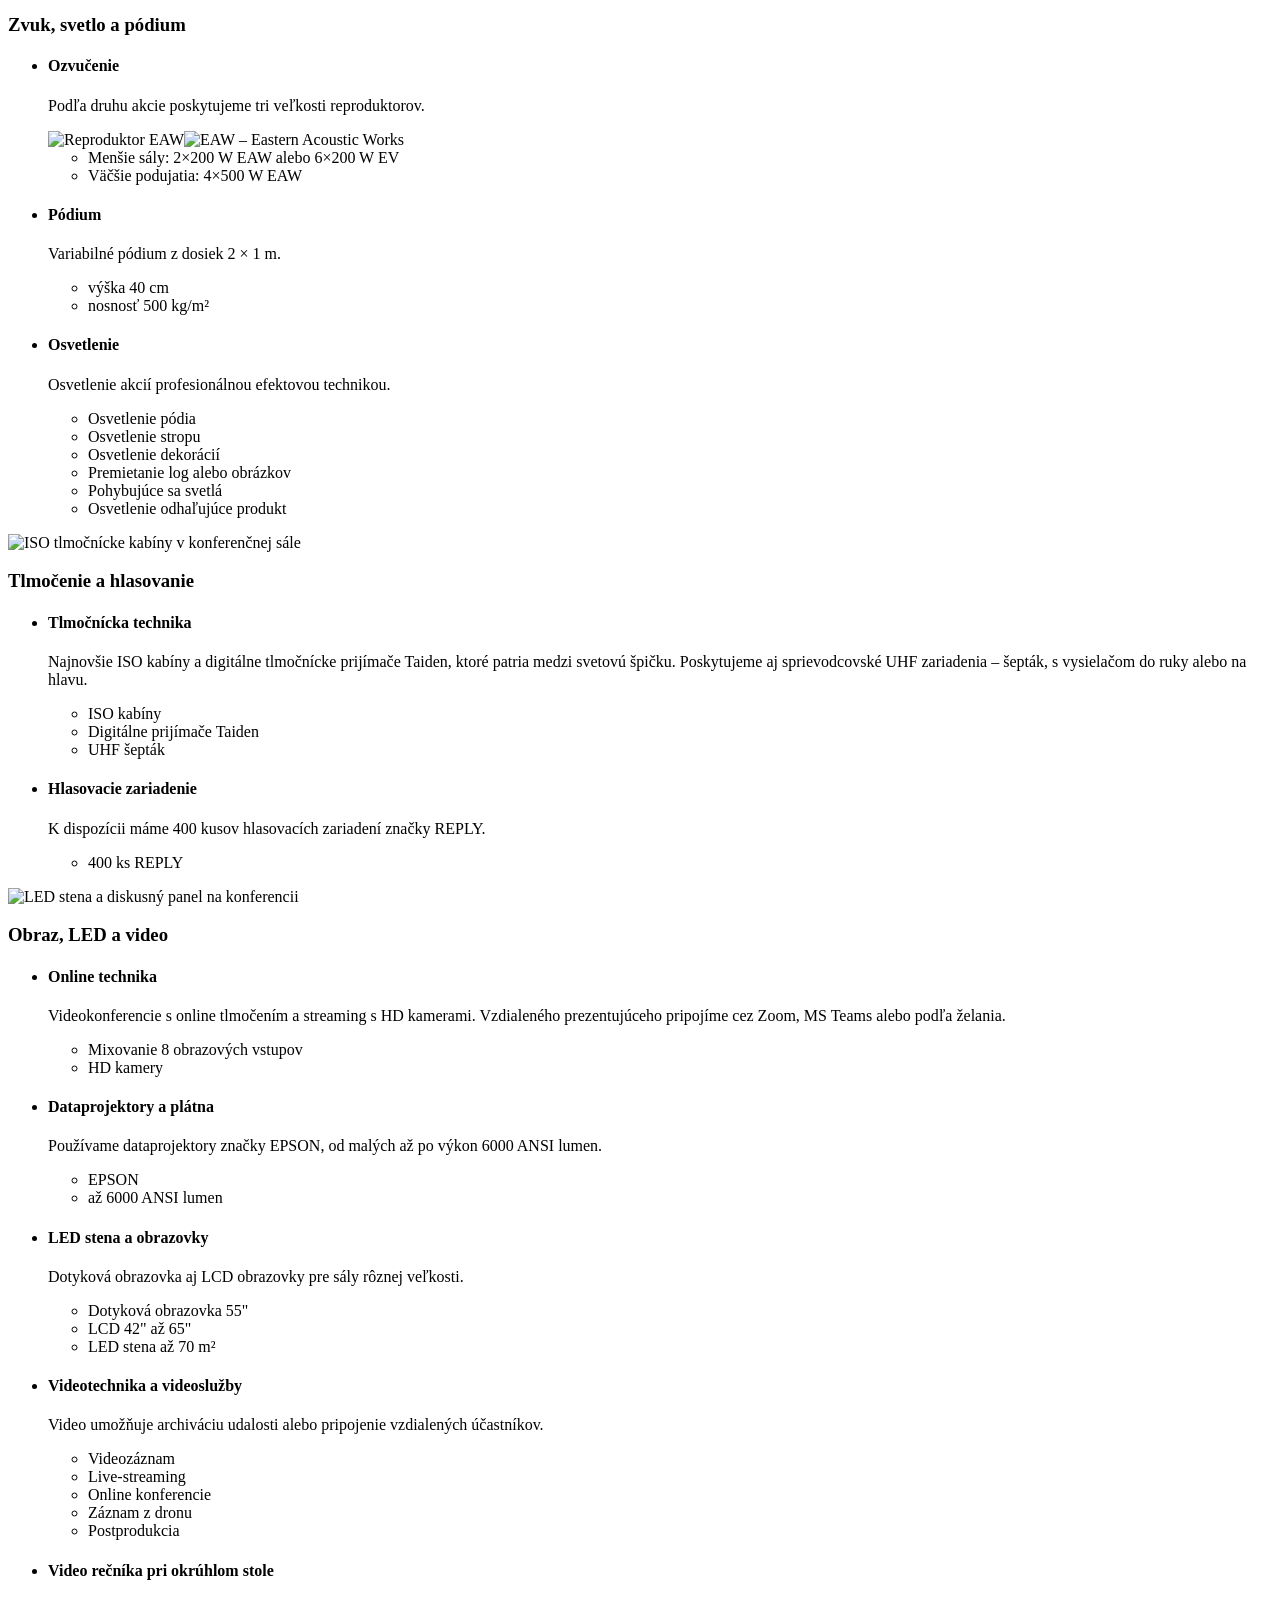
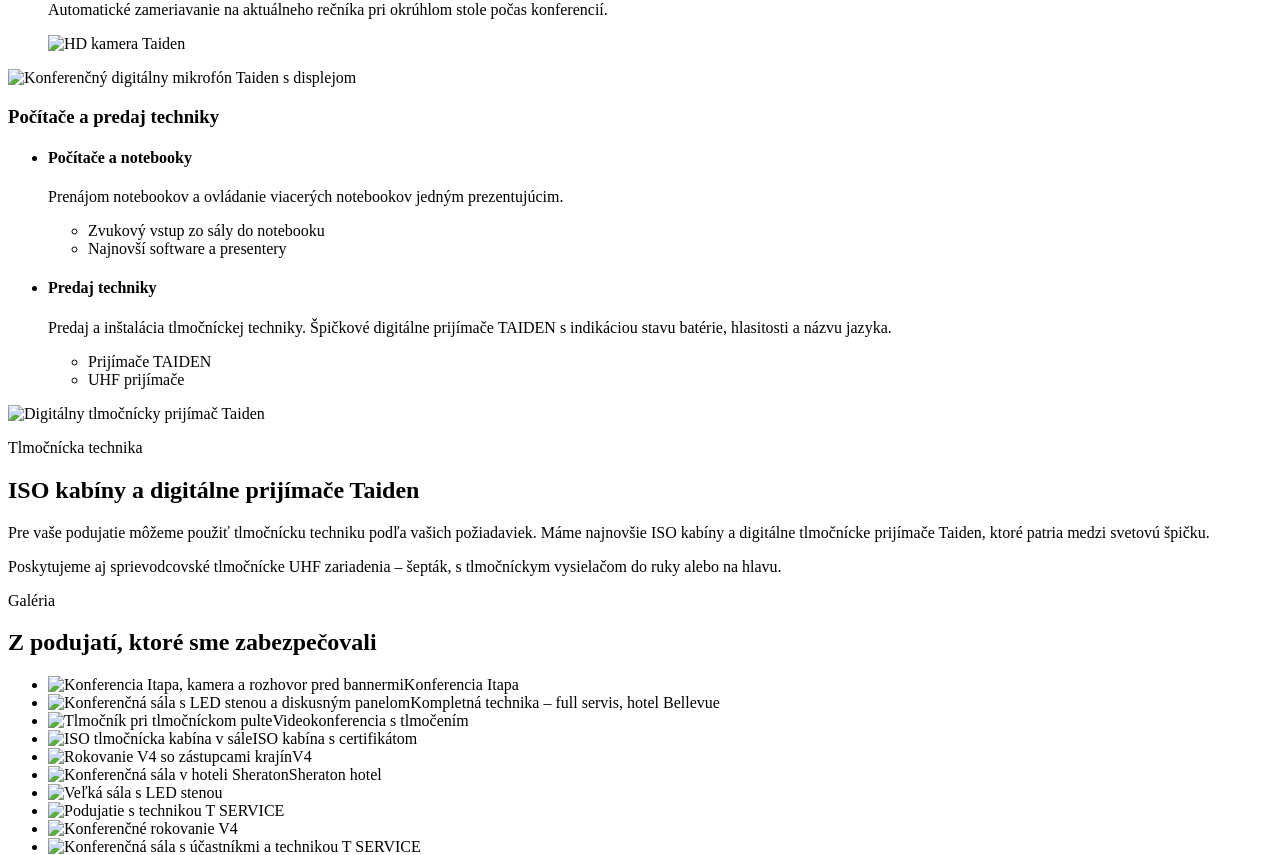
==== commit 4d054616: "build 2026-11-10 13:53" ====
--- a/index.html
+++ b/index.html
@@ -5,27 +5,27 @@
 <meta name="viewport" content="width=device-width, initial-scale=1">
 <title>T SERVICE – technické zabezpečenie konferencií a podujatí, Bratislava</title>
 <meta name="description" content="T SERVICE, s.r.o.: technické zabezpečenie konferencií a podujatí – ozvučenie, tlmočnícka technika a ISO kabíny, LED stena, streaming a hlasovacie zariadenie.">
-
+<meta name="robots" content="noindex, nofollow">
 <meta name="theme-color" content="#15161a">
-<link rel="canonical" href="https://tservice.sk/">
+<link rel="canonical" href="https://webhunter-navrhy.github.io/sk-tservice/">
 <meta property="og:type" content="website">
 <meta property="og:locale" content="sk_SK">
 <meta property="og:title" content="T SERVICE – technické zabezpečenie konferencií a podujatí, Bratislava">
 <meta property="og:description" content="T SERVICE, s.r.o.: technické zabezpečenie konferencií a podujatí – ozvučenie, tlmočnícka technika a ISO kabíny, LED stena, streaming a hlasovacie zariadenie.">
-<meta property="og:url" content="https://tservice.sk/">
-<meta property="og:image" content="https://tservice.sk/og.jpg">
+<meta property="og:url" content="https://webhunter-navrhy.github.io/sk-tservice/">
+<meta property="og:image" content="https://webhunter-navrhy.github.io/sk-tservice/og.jpg">
 <meta property="og:image:width" content="1200"><meta property="og:image:height" content="630">
 <meta name="twitter:card" content="summary_large_image">
-<link rel="preload" href="/fonts/BarlowCondensed-700-latin-ext.woff2" as="font" type="font/woff2" crossorigin>
-<link rel="stylesheet" href="/css/style.css?v=f71f975910">
-
-<script type="application/ld+json">{"@context": "https://schema.org", "@type": "LocalBusiness", "name": "T SERVICE, s.r.o.", "url": "https://tservice.sk/", "description": "T SERVICE, s.r.o.: technické zabezpečenie konferencií a podujatí – ozvučenie, tlmočnícka technika a ISO kabíny, LED stena, streaming a hlasovacie zariadenie.", "telephone": "+421 903 433 306", "email": "tservice@tservice.sk", "address": {"@type": "PostalAddress", "streetAddress": "Višňová 36", "postalCode": "900 45", "addressLocality": "Malinovo", "addressCountry": "SK"}, "taxID": "35935847", "logo": "https://tservice.sk/logo.png", "image": "https://tservice.sk/og.jpg"}</script>
+<link rel="preload" href="/sk-tservice/fonts/BarlowCondensed-700-latin-ext.woff2" as="font" type="font/woff2" crossorigin>
+<link rel="stylesheet" href="/sk-tservice/css/style.css?v=3804efb12c">
+
+<script type="application/ld+json">{"@context": "https://schema.org", "@type": "LocalBusiness", "name": "T SERVICE, s.r.o.", "url": "https://webhunter-navrhy.github.io/sk-tservice/", "description": "T SERVICE, s.r.o.: technické zabezpečenie konferencií a podujatí – ozvučenie, tlmočnícka technika a ISO kabíny, LED stena, streaming a hlasovacie zariadenie.", "telephone": "+421 903 433 306", "email": "tservice@tservice.sk", "address": {"@type": "PostalAddress", "streetAddress": "Višňová 36", "postalCode": "900 45", "addressLocality": "Malinovo", "addressCountry": "SK"}, "taxID": "35935847", "logo": "https://webhunter-navrhy.github.io/sk-tservice/logo.png", "image": "https://webhunter-navrhy.github.io/sk-tservice/og.jpg"}</script>
 </head>
 <body>
 <a class="skip" href="#obsah">Preskočiť na obsah</a>
 <header class="hlavicka">
   <div class="wrap">
-    <a href="/" class="logo"><img src="/logo.png" alt="T SERVICE, s.r.o." width="139" height="39"></a>
+    <a href="/sk-tservice/" class="logo"><img src="/sk-tservice/logo.png" alt="T SERVICE, s.r.o." width="139" height="39"></a>
     <nav aria-label="Hlavné menu">
       <a href="#sluzby">Služby</a><a href="#tlmocenie">Tlmočenie</a><a href="#galeria">Galéria</a><a href="#tim">Tím</a><a href="#kontakt">Kontakt</a>
     </nav>
@@ -35,7 +35,7 @@
 <main id="obsah">
 
 <section class="hero" id="uvod">
-  <div class="hero-foto"><img src="/img/hero-1920.webp" srcset="/img/hero-640.webp 640w, /img/hero-1280.webp 1280w, /img/hero-1920.webp 1920w" sizes="100vw" width="1920" height="1019" alt="Veľká sála s LED stenou a diskusným panelom, technika T SERVICE" loading="eager" fetchpriority="high" decoding="async"></div>
+  <div class="hero-foto"><img src="/sk-tservice/img/hero-1920.webp" srcset="/sk-tservice/img/hero-640.webp 640w, /sk-tservice/img/hero-1280.webp 1280w, /sk-tservice/img/hero-1920.webp 1920w" sizes="100vw" width="1920" height="1019" alt="Veľká sála s LED stenou a diskusným panelom, technika T SERVICE" loading="eager" fetchpriority="high" decoding="async"></div>
   <div class="wrap hero-obsah">
     <p class="stitok">Konferencie · podujatia · tlmočenie</p>
     <h1>Technické zabezpečenie vašich podujatí.</h1>
@@ -67,12 +67,12 @@
     <div class="skupiny">
       
       <article class="skupina">
-        <div class="sk-foto"><img src="/img/sala-1-1920.webp" srcset="/img/sala-1-640.webp 640w, /img/sala-1-1280.webp 1280w, /img/sala-1-1920.webp 1920w" sizes="(min-width:60rem) 40vw, 100vw" width="1920" height="1440" alt="Konferenčná sála s ozvučením a účastníkmi" loading="lazy" decoding="async"></div>
+        <div class="sk-foto"><img src="/sk-tservice/img/sala-1-1920.webp" srcset="/sk-tservice/img/sala-1-640.webp 640w, /sk-tservice/img/sala-1-1280.webp 1280w, /sk-tservice/img/sala-1-1920.webp 1920w" sizes="(min-width:60rem) 40vw, 100vw" width="1920" height="1440" alt="Konferenčná sála s ozvučením a účastníkmi" loading="lazy" decoding="async"></div>
         <div class="sk-text">
           <h3>Zvuk, svetlo a pódium</h3>
           <ul class="sl" role="list">
             
-            <li><h4>Ozvučenie</h4><p>Podľa druhu akcie poskytujeme tri veľkosti reproduktorov.</p><div class="prod"><img src="/img/eaw-1024.webp" srcset="/img/eaw-640.webp 640w, /img/eaw-1024.webp 1024w" sizes="160px" width="1024" height="768" alt="Reproduktor EAW" loading="lazy" decoding="async"><img src="/img/eaw-logo-164.webp" srcset="/img/eaw-logo-164.webp 164w" sizes="90px" width="164" height="148" alt="EAW – Eastern Acoustic Works" loading="lazy" decoding="async"></div><ul class="spec" role="list"><li>Menšie sály: 2×200 W EAW alebo 6×200 W EV</li><li>Väčšie podujatia: 4×500 W EAW</li></ul></li>
+            <li><h4>Ozvučenie</h4><p>Podľa druhu akcie poskytujeme tri veľkosti reproduktorov.</p><div class="prod"><img src="/sk-tservice/img/eaw-1024.webp" srcset="/sk-tservice/img/eaw-640.webp 640w, /sk-tservice/img/eaw-1024.webp 1024w" sizes="160px" width="1024" height="768" alt="Reproduktor EAW" loading="lazy" decoding="async"><img src="/sk-tservice/img/eaw-logo-164.webp" srcset="/sk-tservice/img/eaw-logo-164.webp 164w" sizes="90px" width="164" height="148" alt="EAW – Eastern Acoustic Works" loading="lazy" decoding="async"></div><ul class="spec" role="list"><li>Menšie sály: 2×200 W EAW alebo 6×200 W EV</li><li>Väčšie podujatia: 4×500 W EAW</li></ul></li>
             
             <li><h4>Pódium</h4><p>Variabilné pódium z dosiek 2 × 1 m.</p><ul class="spec" role="list"><li>výška 40 cm</li><li>nosnosť 500 kg/m²</li></ul></li>
             
@@ -83,7 +83,7 @@
       </article>
       
       <article class="skupina obracene">
-        <div class="sk-foto"><img src="/img/iso-kabiny-1920.webp" srcset="/img/iso-kabiny-640.webp 640w, /img/iso-kabiny-1280.webp 1280w, /img/iso-kabiny-1920.webp 1920w" sizes="(min-width:60rem) 40vw, 100vw" width="1920" height="1440" alt="ISO tlmočnícke kabíny v konferenčnej sále" loading="lazy" decoding="async"></div>
+        <div class="sk-foto"><img src="/sk-tservice/img/iso-kabiny-1920.webp" srcset="/sk-tservice/img/iso-kabiny-640.webp 640w, /sk-tservice/img/iso-kabiny-1280.webp 1280w, /sk-tservice/img/iso-kabiny-1920.webp 1920w" sizes="(min-width:60rem) 40vw, 100vw" width="1920" height="1440" alt="ISO tlmočnícke kabíny v konferenčnej sále" loading="lazy" decoding="async"></div>
         <div class="sk-text">
           <h3>Tlmočenie a hlasovanie</h3>
           <ul class="sl" role="list">
@@ -97,7 +97,7 @@
       </article>
       
       <article class="skupina">
-        <div class="sk-foto"><img src="/img/led-stena-1920.webp" srcset="/img/led-stena-640.webp 640w, /img/led-stena-1280.webp 1280w, /img/led-stena-1920.webp 1920w" sizes="(min-width:60rem) 40vw, 100vw" width="1920" height="1082" alt="LED stena a diskusný panel na konferencii" loading="lazy" decoding="async"></div>
+        <div class="sk-foto"><img src="/sk-tservice/img/led-stena-1920.webp" srcset="/sk-tservice/img/led-stena-640.webp 640w, /sk-tservice/img/led-stena-1280.webp 1280w, /sk-tservice/img/led-stena-1920.webp 1920w" sizes="(min-width:60rem) 40vw, 100vw" width="1920" height="1082" alt="LED stena a diskusný panel na konferencii" loading="lazy" decoding="async"></div>
         <div class="sk-text">
           <h3>Obraz, LED a video</h3>
           <ul class="sl" role="list">
@@ -110,14 +110,14 @@
             
             <li><h4>Videotechnika a videoslužby</h4><p>Video umožňuje archiváciu udalosti alebo pripojenie vzdialených účastníkov.</p><ul class="spec" role="list"><li>Videozáznam</li><li>Live-streaming</li><li>Online konferencie</li><li>Záznam z dronu</li><li>Postprodukcia</li></ul></li>
             
-            <li><h4>Video rečníka pri okrúhlom stole</h4><p>Automatické zameriavanie na aktuálneho rečníka pri okrúhlom stole počas konferencií.</p><div class="prod"><img src="/img/kamera-1315.webp" srcset="/img/kamera-640.webp 640w, /img/kamera-1280.webp 1280w, /img/kamera-1315.webp 1315w" sizes="160px" width="1315" height="1120" alt="HD kamera Taiden" loading="lazy" decoding="async"></div></li>
+            <li><h4>Video rečníka pri okrúhlom stole</h4><p>Automatické zameriavanie na aktuálneho rečníka pri okrúhlom stole počas konferencií.</p><div class="prod"><img src="/sk-tservice/img/kamera-1315.webp" srcset="/sk-tservice/img/kamera-640.webp 640w, /sk-tservice/img/kamera-1280.webp 1280w, /sk-tservice/img/kamera-1315.webp 1315w" sizes="160px" width="1315" height="1120" alt="HD kamera Taiden" loading="lazy" decoding="async"></div></li>
             
           </ul>
         </div>
       </article>
       
       <article class="skupina obracene">
-        <div class="sk-foto"><img src="/img/mikrofon-1330.webp" srcset="/img/mikrofon-640.webp 640w, /img/mikrofon-1280.webp 1280w, /img/mikrofon-1330.webp 1330w" sizes="(min-width:60rem) 40vw, 100vw" width="1330" height="1418" alt="Konferenčný digitálny mikrofón Taiden s displejom" loading="lazy" decoding="async"></div>
+        <div class="sk-foto"><img src="/sk-tservice/img/mikrofon-1330.webp" srcset="/sk-tservice/img/mikrofon-640.webp 640w, /sk-tservice/img/mikrofon-1280.webp 1280w, /sk-tservice/img/mikrofon-1330.webp 1330w" sizes="(min-width:60rem) 40vw, 100vw" width="1330" height="1418" alt="Konferenčný digitálny mikrofón Taiden s displejom" loading="lazy" decoding="async"></div>
         <div class="sk-text">
           <h3>Počítače a predaj techniky</h3>
           <ul class="sl" role="list">
@@ -137,14 +137,13 @@
 <section class="sekce tlmocenie" id="tlmocenie">
   <div class="wrap dva">
     <div class="foto-stack">
-      <img src="/img/iso-sal-559.webp" srcset="/img/iso-sal-559.webp 559w" sizes="(min-width: 60rem) 40rem, 100vw" width="559" height="436" alt="Tlmočnícke kabíny v konferenčnej sále počas podujatia" loading="lazy" decoding="async">
+      <img src="/sk-tservice/img/prijimac-taiden-388.webp" srcset="/sk-tservice/img/prijimac-taiden-388.webp 388w" sizes="(min-width: 60rem) 24rem, 80vw" width="388" height="358" alt="Digitálny tlmočnícky prijímač Taiden" loading="lazy" decoding="async">
     </div>
     <div class="text">
       <p class="stitok">Tlmočnícka technika</p>
       <h2>ISO kabíny a digitálne prijímače Taiden</h2>
       <p>Pre vaše podujatie môžeme použiť tlmočnícku techniku podľa vašich požiadaviek. Máme najnovšie ISO kabíny a digitálne tlmočnícke prijímače Taiden, ktoré patria medzi svetovú špičku.</p>
       <p>Poskytujeme aj sprievodcovské tlmočnícke UHF zariadenia – šepták, s tlmočníckym vysielačom do ruky alebo na hlavu.</p>
-      <div class="prijimac"><img src="/img/prijimac-1308.webp" srcset="/img/prijimac-640.webp 640w, /img/prijimac-1280.webp 1280w, /img/prijimac-1308.webp 1308w" sizes="120px" width="1308" height="3177" alt="Digitálny tlmočnícky prijímač Taiden" loading="lazy" decoding="async"><span>Digitálny tlmočnícky prijímač</span></div>
     </div>
   </div>
 </section>
@@ -155,29 +154,29 @@
     <h2>Z podujatí, ktoré sme zabezpečovali</h2>
     <ul class="mriezka" role="list">
       
-      <li><img src="/img/itapa-1920.webp" srcset="/img/itapa-640.webp 640w, /img/itapa-1280.webp 1280w, /img/itapa-1920.webp 1920w" sizes="(min-width: 60rem) 33vw, (min-width: 36rem) 50vw, 100vw" width="1920" height="1152" alt="Konferencia Itapa, kamera a rozhovor pred bannermi" loading="lazy" decoding="async"><span>Konferencia Itapa</span></li>
-      
-      <li><img src="/img/hotel-bellevue-1920.webp" srcset="/img/hotel-bellevue-640.webp 640w, /img/hotel-bellevue-1280.webp 1280w, /img/hotel-bellevue-1920.webp 1920w" sizes="(min-width: 60rem) 33vw, (min-width: 36rem) 50vw, 100vw" width="1920" height="1062" alt="Konferenčná sála s LED stenou a diskusným panelom" loading="lazy" decoding="async"><span>Kompletná technika – full servis, hotel Bellevue</span></li>
-      
-      <li><img src="/img/tlmocnik-1920.webp" srcset="/img/tlmocnik-640.webp 640w, /img/tlmocnik-1280.webp 1280w, /img/tlmocnik-1920.webp 1920w" sizes="(min-width: 60rem) 33vw, (min-width: 36rem) 50vw, 100vw" width="1920" height="1404" alt="Tlmočník pri tlmočníckom pulte" loading="lazy" decoding="async"><span>Videokonferencia s tlmočením</span></li>
-      
-      <li><img src="/img/iso-certifikat-1920.webp" srcset="/img/iso-certifikat-640.webp 640w, /img/iso-certifikat-1280.webp 1280w, /img/iso-certifikat-1920.webp 1920w" sizes="(min-width: 60rem) 33vw, (min-width: 36rem) 50vw, 100vw" width="1920" height="1082" alt="ISO tlmočnícka kabína v sále" loading="lazy" decoding="async"><span>ISO kabína s certifikátom</span></li>
-      
-      <li><img src="/img/v4-1920.webp" srcset="/img/v4-640.webp 640w, /img/v4-1280.webp 1280w, /img/v4-1920.webp 1920w" sizes="(min-width: 60rem) 33vw, (min-width: 36rem) 50vw, 100vw" width="1920" height="1082" alt="Rokovanie V4 so zástupcami krajín" loading="lazy" decoding="async"><span>V4</span></li>
-      
-      <li><img src="/img/sheraton-1920.webp" srcset="/img/sheraton-640.webp 640w, /img/sheraton-1280.webp 1280w, /img/sheraton-1920.webp 1920w" sizes="(min-width: 60rem) 33vw, (min-width: 36rem) 50vw, 100vw" width="1920" height="1082" alt="Konferenčná sála v hoteli Sheraton" loading="lazy" decoding="async"><span>Sheraton hotel</span></li>
-      
-      <li><img src="/img/pramen-1920.webp" srcset="/img/pramen-640.webp 640w, /img/pramen-1280.webp 1280w, /img/pramen-1920.webp 1920w" sizes="(min-width: 60rem) 33vw, (min-width: 36rem) 50vw, 100vw" width="1920" height="1082" alt="Veľká sála s LED stenou" loading="lazy" decoding="async"></li>
-      
-      <li><img src="/img/akcia-3-1024.webp" srcset="/img/akcia-3-640.webp 640w, /img/akcia-3-1024.webp 1024w" sizes="(min-width: 60rem) 33vw, (min-width: 36rem) 50vw, 100vw" width="1024" height="525" alt="Podujatie s technikou T SERVICE" loading="lazy" decoding="async"></li>
-      
-      <li><img src="/img/grand-river-1920.webp" srcset="/img/grand-river-640.webp 640w, /img/grand-river-1280.webp 1280w, /img/grand-river-1920.webp 1920w" sizes="(min-width: 60rem) 33vw, (min-width: 36rem) 50vw, 100vw" width="1920" height="1446" alt="Konferenčné rokovanie V4" loading="lazy" decoding="async"></li>
-      
-      <li><img src="/img/sala-2-1920.webp" srcset="/img/sala-2-640.webp 640w, /img/sala-2-1280.webp 1280w, /img/sala-2-1920.webp 1920w" sizes="(min-width: 60rem) 33vw, (min-width: 36rem) 50vw, 100vw" width="1920" height="1080" alt="Konferenčná sála s účastníkmi a technikou T SERVICE" loading="lazy" decoding="async"></li>
-      
-      <li><img src="/img/video-800.webp" srcset="/img/video-640.webp 640w, /img/video-800.webp 800w" sizes="(min-width: 60rem) 33vw, (min-width: 36rem) 50vw, 100vw" width="800" height="533" alt="Kameraman v bunde T SERVICE" loading="lazy" decoding="async"><span>Video záznam</span></li>
-      
-      <li><img src="/img/akcia-1-1181.webp" srcset="/img/akcia-1-640.webp 640w, /img/akcia-1-1181.webp 1181w" sizes="(min-width: 60rem) 33vw, (min-width: 36rem) 50vw, 100vw" width="1181" height="705" alt="Rokovacia sála s tlmočníckym zariadením" loading="lazy" decoding="async"></li>
+      <li><img src="/sk-tservice/img/itapa-1920.webp" srcset="/sk-tservice/img/itapa-640.webp 640w, /sk-tservice/img/itapa-1280.webp 1280w, /sk-tservice/img/itapa-1920.webp 1920w" sizes="(min-width: 60rem) 33vw, (min-width: 36rem) 50vw, 100vw" width="1920" height="1152" alt="Konferencia Itapa, kamera a rozhovor pred bannermi" loading="lazy" decoding="async"><span>Konferencia Itapa</span></li>
+      
+      <li><img src="/sk-tservice/img/hotel-bellevue-1920.webp" srcset="/sk-tservice/img/hotel-bellevue-640.webp 640w, /sk-tservice/img/hotel-bellevue-1280.webp 1280w, /sk-tservice/img/hotel-bellevue-1920.webp 1920w" sizes="(min-width: 60rem) 33vw, (min-width: 36rem) 50vw, 100vw" width="1920" height="1062" alt="Konferenčná sála s LED stenou a diskusným panelom" loading="lazy" decoding="async"><span>Kompletná technika – full servis, hotel Bellevue</span></li>
+      
+      <li><img src="/sk-tservice/img/tlmocnik-1920.webp" srcset="/sk-tservice/img/tlmocnik-640.webp 640w, /sk-tservice/img/tlmocnik-1280.webp 1280w, /sk-tservice/img/tlmocnik-1920.webp 1920w" sizes="(min-width: 60rem) 33vw, (min-width: 36rem) 50vw, 100vw" width="1920" height="1404" alt="Tlmočník pri tlmočníckom pulte" loading="lazy" decoding="async"><span>Videokonferencia s tlmočením</span></li>
+      
+      <li><img src="/sk-tservice/img/iso-certifikat-1920.webp" srcset="/sk-tservice/img/iso-certifikat-640.webp 640w, /sk-tservice/img/iso-certifikat-1280.webp 1280w, /sk-tservice/img/iso-certifikat-1920.webp 1920w" sizes="(min-width: 60rem) 33vw, (min-width: 36rem) 50vw, 100vw" width="1920" height="1082" alt="ISO tlmočnícka kabína v sále" loading="lazy" decoding="async"><span>ISO kabína s certifikátom</span></li>
+      
+      <li><img src="/sk-tservice/img/v4-1920.webp" srcset="/sk-tservice/img/v4-640.webp 640w, /sk-tservice/img/v4-1280.webp 1280w, /sk-tservice/img/v4-1920.webp 1920w" sizes="(min-width: 60rem) 33vw, (min-width: 36rem) 50vw, 100vw" width="1920" height="1082" alt="Rokovanie V4 so zástupcami krajín" loading="lazy" decoding="async"><span>V4</span></li>
+      
+      <li><img src="/sk-tservice/img/sheraton-1920.webp" srcset="/sk-tservice/img/sheraton-640.webp 640w, /sk-tservice/img/sheraton-1280.webp 1280w, /sk-tservice/img/sheraton-1920.webp 1920w" sizes="(min-width: 60rem) 33vw, (min-width: 36rem) 50vw, 100vw" width="1920" height="1082" alt="Konferenčná sála v hoteli Sheraton" loading="lazy" decoding="async"><span>Sheraton hotel</span></li>
+      
+      <li><img src="/sk-tservice/img/pramen-1920.webp" srcset="/sk-tservice/img/pramen-640.webp 640w, /sk-tservice/img/pramen-1280.webp 1280w, /sk-tservice/img/pramen-1920.webp 1920w" sizes="(min-width: 60rem) 33vw, (min-width: 36rem) 50vw, 100vw" width="1920" height="1082" alt="Veľká sála s LED stenou" loading="lazy" decoding="async"></li>
+      
+      <li><img src="/sk-tservice/img/akcia-3-1024.webp" srcset="/sk-tservice/img/akcia-3-640.webp 640w, /sk-tservice/img/akcia-3-1024.webp 1024w" sizes="(min-width: 60rem) 33vw, (min-width: 36rem) 50vw, 100vw" width="1024" height="525" alt="Podujatie s technikou T SERVICE" loading="lazy" decoding="async"></li>
+      
+      <li><img src="/sk-tservice/img/grand-river-1920.webp" srcset="/sk-tservice/img/grand-river-640.webp 640w, /sk-tservice/img/grand-river-1280.webp 1280w, /sk-tservice/img/grand-river-1920.webp 1920w" sizes="(min-width: 60rem) 33vw, (min-width: 36rem) 50vw, 100vw" width="1920" height="1446" alt="Konferenčné rokovanie V4" loading="lazy" decoding="async"></li>
+      
+      <li><img src="/sk-tservice/img/sala-2-1920.webp" srcset="/sk-tservice/img/sala-2-640.webp 640w, /sk-tservice/img/sala-2-1280.webp 1280w, /sk-tservice/img/sala-2-1920.webp 1920w" sizes="(min-width: 60rem) 33vw, (min-width: 36rem) 50vw, 100vw" width="1920" height="1080" alt="Konferenčná sála s účastníkmi a technikou T SERVICE" loading="lazy" decoding="async"></li>
+      
+      <li><img src="/sk-tservice/img/video-800.webp" srcset="/sk-tservice/img/video-640.webp 640w, /sk-tservice/img/video-800.webp 800w" sizes="(min-width: 60rem) 33vw, (min-width: 36rem) 50vw, 100vw" width="800" height="533" alt="Kameraman v bunde T SERVICE" loading="lazy" decoding="async"><span>Video záznam</span></li>
+      
+      <li><img src="/sk-tservice/img/akcia-1-1181.webp" srcset="/sk-tservice/img/akcia-1-640.webp 640w, /sk-tservice/img/akcia-1-1181.webp 1181w" sizes="(min-width: 60rem) 33vw, (min-width: 36rem) 50vw, 100vw" width="1181" height="705" alt="Rokovacia sála s tlmočníckym zariadením" loading="lazy" decoding="async"></li>
       
     </ul>
   </div>
@@ -189,15 +188,15 @@
     <h2>Spoznajte náš tím</h2>
     <ul class="ludia" role="list">
       
-      <li><img src="/img/stefan-macak-200.webp" srcset="/img/stefan-macak-200.webp 200w" sizes="200px" width="200" height="200" alt="Štefan Macák" loading="lazy" decoding="async"><strong>Štefan Macák</strong></li>
-      
-      <li><img src="/img/jan-kadlecik-200.webp" srcset="/img/jan-kadlecik-200.webp 200w" sizes="200px" width="200" height="200" alt="Ján Kadlečík" loading="lazy" decoding="async"><strong>Ján Kadlečík</strong></li>
-      
-      <li><img src="/img/peter-krusina-200.webp" srcset="/img/peter-krusina-200.webp 200w" sizes="200px" width="200" height="200" alt="Peter Krušina" loading="lazy" decoding="async"><strong>Peter Krušina</strong></li>
-      
-      <li><img src="/img/matej-kuban-200.webp" srcset="/img/matej-kuban-200.webp 200w" sizes="200px" width="200" height="200" alt="Matej Kubáň" loading="lazy" decoding="async"><strong>Matej Kubáň</strong></li>
-      
-      <li><img src="/img/radoslav-guardian-200.webp" srcset="/img/radoslav-guardian-200.webp 200w" sizes="200px" width="200" height="212" alt="Radoslav Guardian" loading="lazy" decoding="async"><strong>Radoslav Guardian</strong></li>
+      <li><img src="/sk-tservice/img/stefan-macak-200.webp" srcset="/sk-tservice/img/stefan-macak-200.webp 200w" sizes="200px" width="200" height="200" alt="Štefan Macák" loading="lazy" decoding="async"><strong>Štefan Macák</strong></li>
+      
+      <li><img src="/sk-tservice/img/jan-kadlecik-200.webp" srcset="/sk-tservice/img/jan-kadlecik-200.webp 200w" sizes="200px" width="200" height="200" alt="Ján Kadlečík" loading="lazy" decoding="async"><strong>Ján Kadlečík</strong></li>
+      
+      <li><img src="/sk-tservice/img/peter-krusina-200.webp" srcset="/sk-tservice/img/peter-krusina-200.webp 200w" sizes="200px" width="200" height="200" alt="Peter Krušina" loading="lazy" decoding="async"><strong>Peter Krušina</strong></li>
+      
+      <li><img src="/sk-tservice/img/matej-kuban-200.webp" srcset="/sk-tservice/img/matej-kuban-200.webp 200w" sizes="200px" width="200" height="200" alt="Matej Kubáň" loading="lazy" decoding="async"><strong>Matej Kubáň</strong></li>
+      
+      <li><img src="/sk-tservice/img/radoslav-guardian-200.webp" srcset="/sk-tservice/img/radoslav-guardian-200.webp 200w" sizes="200px" width="200" height="212" alt="Radoslav Guardian" loading="lazy" decoding="async"><strong>Radoslav Guardian</strong></li>
       
     </ul>
   </div>
@@ -240,6 +239,6 @@
     <p><a href="mailto:tservice@tservice.sk">tservice@tservice.sk</a> · <a href="tel:+421903433306">+421 903 433 306</a></p>
   </div>
 </footer>
-<script src="/js/main.js?v=b5bc396b30" defer></script>
+<script src="/sk-tservice/js/main.js?v=b5bc396b30" defer></script>
 </body>
 </html>
